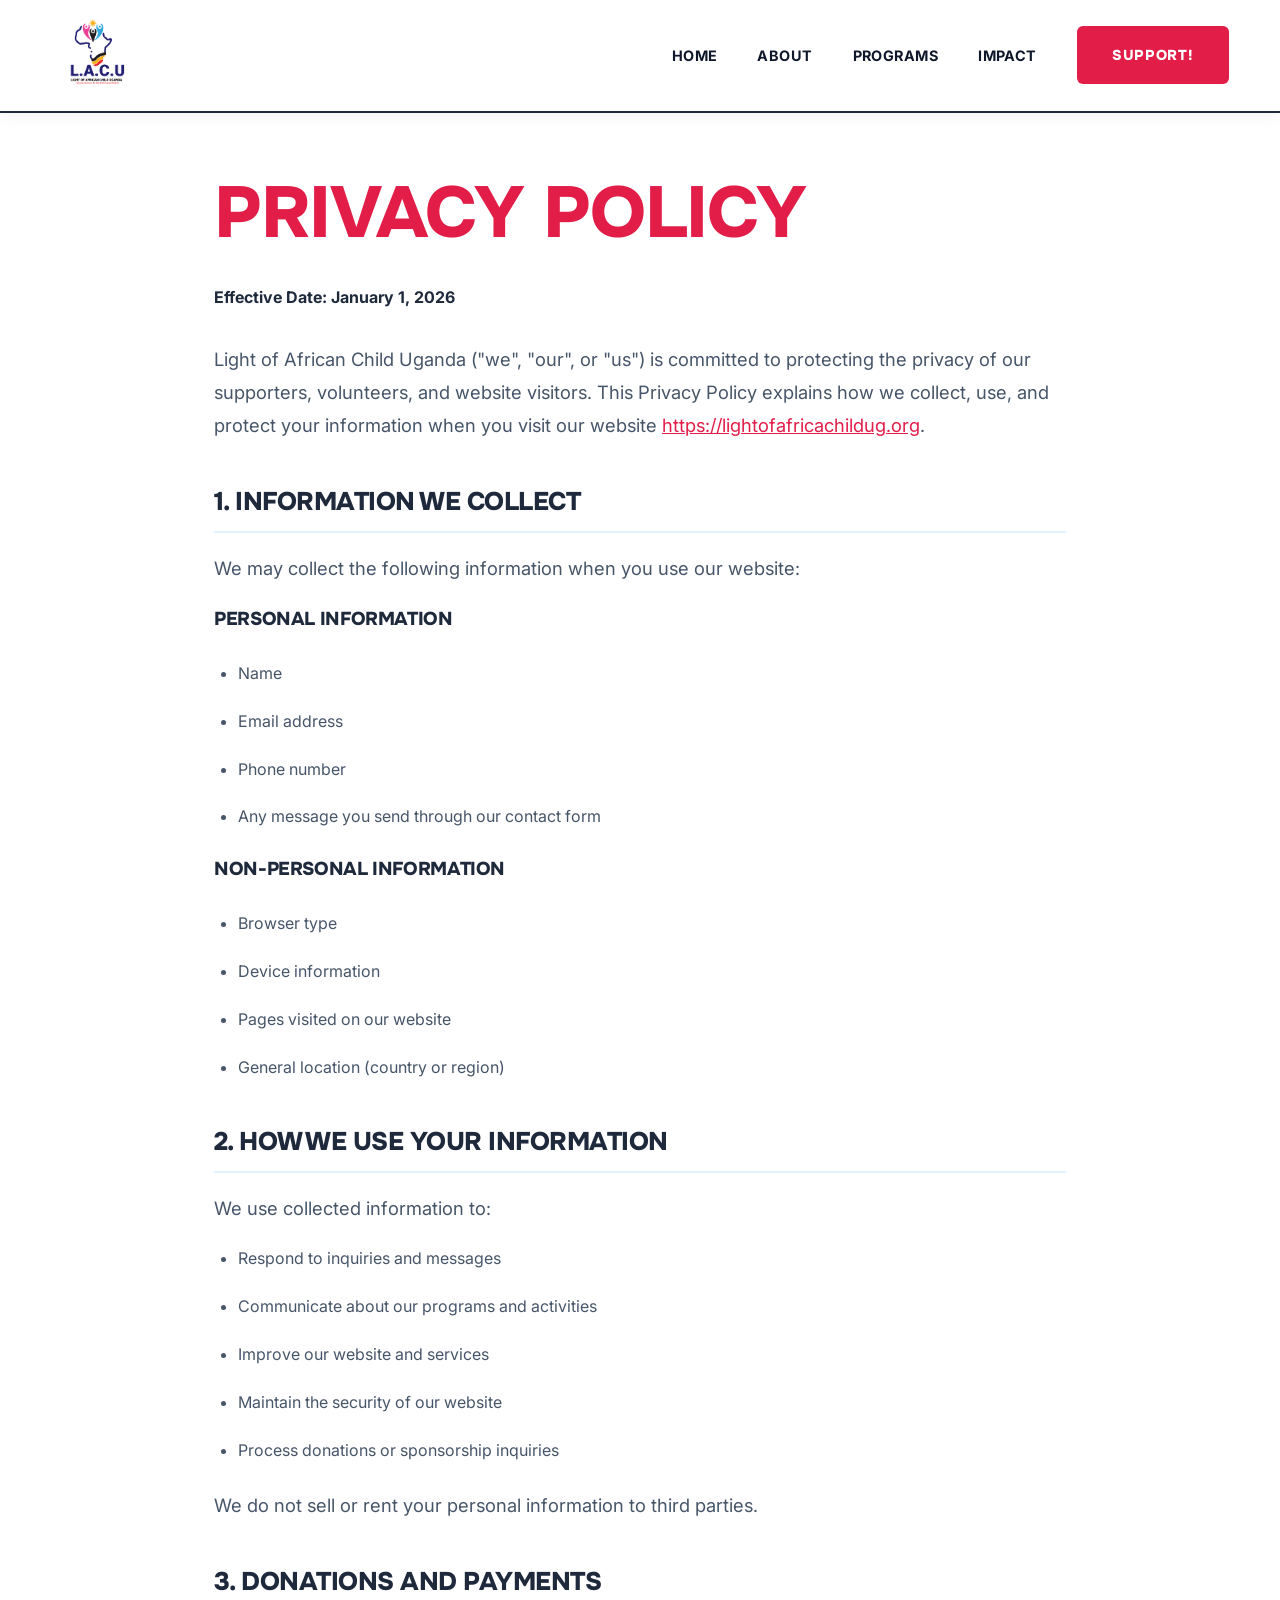
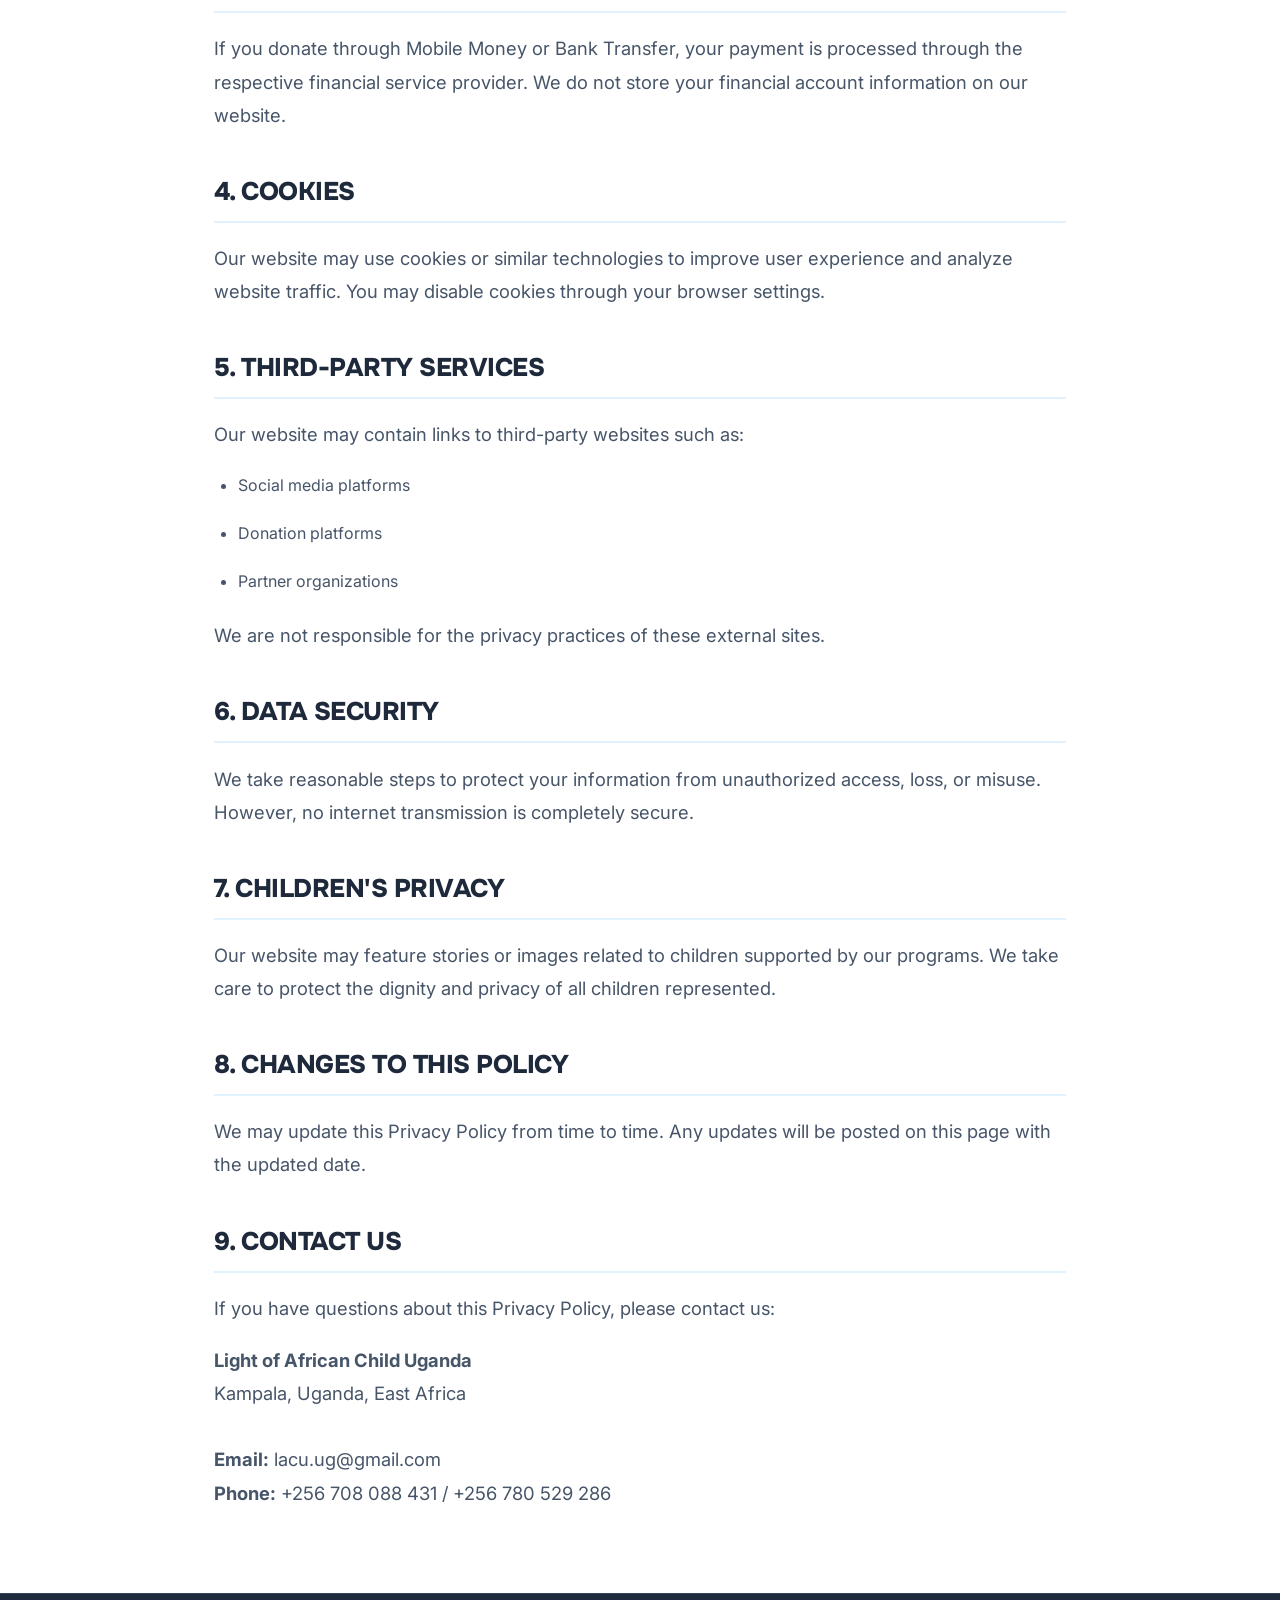
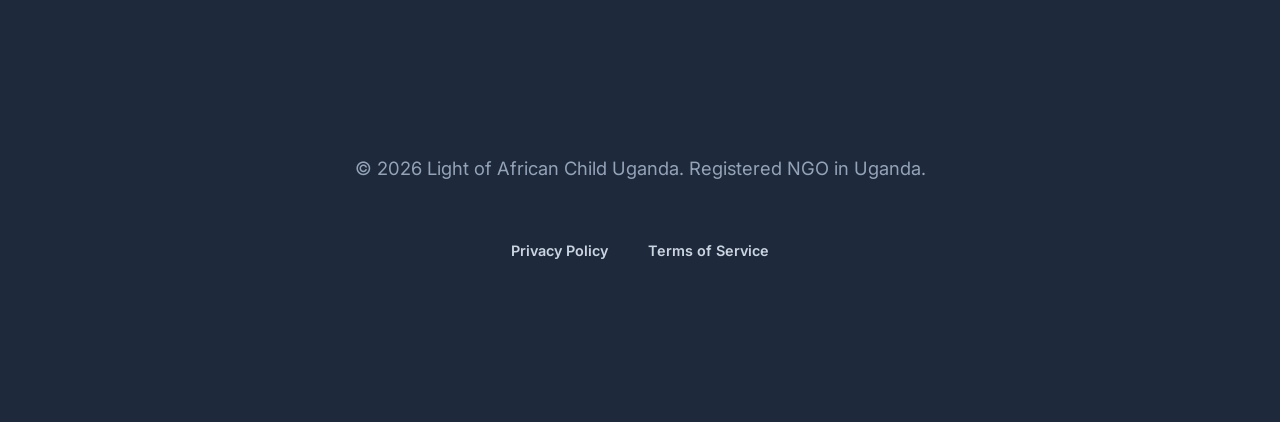
==== privacy-policy.html @ 6fa2c248 "Add files via upload" ====
<!doctype html>
<html lang="en">
  <head>
    <meta charset="UTF-8" />
    <meta http-equiv="X-UA-Compatible" content="IE=edge" />
    <meta name="viewport" content="width=device-width, initial-scale=1.0" />

    <title>Privacy Policy | Light of African Child Uganda</title>
    <meta name="description" content="Privacy Policy for Light of African Child Uganda." />
    <link rel="icon" type="image/png" href="images/logo.PNG" />

    <link rel="preconnect" href="https://fonts.googleapis.com" />
    <link rel="preconnect" href="https://fonts.gstatic.com" crossorigin />
    <link
      href="https://fonts.googleapis.com/css2?family=Inter:wght@400;500;600;700&family=Onest:wght@400;500;600;700;800&display=swap"
      rel="stylesheet"
    />

    <link rel="stylesheet" href="css/style.css" />
    <style>
      .legal-content { max-width: 900px; margin: 0 auto; padding: 4rem 1.5rem; }
      .legal-content h1 { text-align: left; margin-bottom: 2rem; color: var(--primary-color); }
      .legal-content h2 { text-align: left; margin-top: 2.5rem; margin-bottom: 1.2rem; font-size: 1.6rem; border-bottom: 2px solid var(--accent-color); padding-bottom: 0.5rem; }
      .legal-content p, .legal-content li { color: #475569; line-height: 1.8; margin-bottom: 1.2rem; }
      .legal-content ul { margin-bottom: 1.5rem; padding-left: 1.5rem; }
      .effective-date { font-weight: 700; color: var(--secondary-color); margin-bottom: 2rem; display: block; }
    </style>
  </head>
  <body>
    <header class="navbar" role="banner">
      <div class="navbar-content">
        <div class="logo">
          <a href="index.html#hero" aria-label="Light of African Child Uganda Home">
            <img src="images/logo.PNG" alt="Light of African Child Uganda Logo" />
          </a>
        </div>

        <nav class="nav-links" id="primary-navigation" aria-label="Primary">
          <a href="index.html#hero">Home</a>
          <a href="index.html#about">About</a>
          <a href="index.html#programs">Programs</a>
          <a href="index.html#impact">Impact</a>
          <a href="index.html#donate" class="btn btn-primary">Support!</a>
        </nav>

        <button
          class="mobile-menu-btn"
          aria-controls="primary-navigation"
          aria-expanded="false"
          aria-label="Open mobile menu"
        >
          <svg width="24" height="24" fill="none" stroke="currentColor" stroke-width="2" viewBox="0 0 24 24">
            <path d="M4 6h16M4 12h16M4 18h16"></path>
          </svg>
        </button>
      </div>
    </header>

    <main id="main-content" class="bg-white">
      <div class="container legal-content">
        <h1>Privacy Policy</h1>
        <span class="effective-date">Effective Date: January 1, 2026</span>

        <p>
          Light of African Child Uganda ("we", "our", or "us") is committed to protecting the privacy of our supporters, volunteers, and website visitors. This Privacy Policy explains how we collect, use, and protect your information when you visit our website <a href="https://lightofafricachildug.org" style="color: var(--primary-color); text-decoration: underline;">https://lightofafricachildug.org</a>.
        </p>

        <h2>1. Information We Collect</h2>
        <p>We may collect the following information when you use our website:</p>
        
        <h3>Personal Information</h3>
        <ul>
          <li>Name</li>
          <li>Email address</li>
          <li>Phone number</li>
          <li>Any message you send through our contact form</li>
        </ul>

        <h3>Non-Personal Information</h3>
        <ul>
          <li>Browser type</li>
          <li>Device information</li>
          <li>Pages visited on our website</li>
          <li>General location (country or region)</li>
        </ul>

        <h2>2. How We Use Your Information</h2>
        <p>We use collected information to:</p>
        <ul>
          <li>Respond to inquiries and messages</li>
          <li>Communicate about our programs and activities</li>
          <li>Improve our website and services</li>
          <li>Maintain the security of our website</li>
          <li>Process donations or sponsorship inquiries</li>
        </ul>
        <p>We do not sell or rent your personal information to third parties.</p>

        <h2>3. Donations and Payments</h2>
        <p>
          If you donate through Mobile Money or Bank Transfer, your payment is processed through the respective financial service provider. We do not store your financial account information on our website.
        </p>

        <h2>4. Cookies</h2>
        <p>
          Our website may use cookies or similar technologies to improve user experience and analyze website traffic. You may disable cookies through your browser settings.
        </p>

        <h2>5. Third-Party Services</h2>
        <p>Our website may contain links to third-party websites such as:</p>
        <ul>
          <li>Social media platforms</li>
          <li>Donation platforms</li>
          <li>Partner organizations</li>
        </ul>
        <p>We are not responsible for the privacy practices of these external sites.</p>

        <h2>6. Data Security</h2>
        <p>
          We take reasonable steps to protect your information from unauthorized access, loss, or misuse. However, no internet transmission is completely secure.
        </p>

        <h2>7. Children's Privacy</h2>
        <p>
          Our website may feature stories or images related to children supported by our programs. We take care to protect the dignity and privacy of all children represented.
        </p>

        <h2>8. Changes to This Policy</h2>
        <p>
          We may update this Privacy Policy from time to time. Any updates will be posted on this page with the updated date.
        </p>

        <h2>9. Contact Us</h2>
        <p>If you have questions about this Privacy Policy, please contact us:</p>
        <p>
          <strong>Light of African Child Uganda</strong><br>
          Kampala, Uganda, East Africa<br><br>
          <strong>Email:</strong> lacu.ug@gmail.com<br>
          <strong>Phone:</strong> +256 708 088 431 / +256 780 529 286
        </p>
      </div>
    </main>

    <footer role="contentinfo">
      <div class="container footer-content">
        <p>&copy; 2026 Light of African Child Uganda. Registered NGO in Uganda.</p>
        <div class="footer-links">
          <a href="privacy-policy.html">Privacy Policy</a>
          <a href="terms.html">Terms of Service</a>
        </div>
      </div>
    </footer>

    <script src="js/main.js" defer></script>
  </body>
</html>
---- css/style.css ----
:root {
  --primary-color: #e11d48; /* Brand Red */
  --secondary-color: #1e293b; /* Slate Dark */
  --accent-color: #e0f2fe; /* Light Azure Accent */
  --highlight-yellow: #facc15; 
  --text-dark: #0f172a;
  --text-light: #ffffff;
  --bg-azure: #f0f9ff; /* Light Variant of Azure */
  --bg-white: #ffffff;
  --font-main: "Inter", sans-serif;
  --font-heading: "Onest", sans-serif;
  --focus-ring: 3px solid var(--primary-color);
}

/* --- Base & Accessibility --- */
html {
  scroll-behavior: smooth;
  overflow-x: hidden;
}

img {
  max-width: 100%;
  height: auto;
  display: block;
}

* {
  margin: 0;
  padding: 0;
  box-sizing: border-box;
}

body {
  font-family: var(--font-main);
  color: var(--text-dark);
  line-height: 1.6;
  background-color: var(--bg-azure);
  overflow-x: hidden;
  width: 100%;
  padding-top: 110px;
}

@media (max-width: 768px) {
  body { padding-top: 90px; }
}

/* Background Utility Classes */
.bg-light { background-color: var(--accent-color); }
.bg-azure { background-color: var(--bg-azure); }
.bg-white { background-color: var(--bg-white); }
.bg-dark { background-color: var(--secondary-color); color: white; }

.section-with-pattern {
  position: relative;
  background-image: radial-gradient(#cbd5e1 0.5px, transparent 0.5px);
  background-size: 24px 24px;
}

/* --- Layout & Typography --- */
.container {
  max-width: 1800px;
  margin: 0 auto;
  padding: 5rem 4%;
}

@media (max-width: 768px) {
  .container {
    padding: 4rem 1.5rem;
  }
}

h1, h2, h3 {
  font-family: var(--font-heading);
  text-transform: uppercase;
  font-weight: 800;
  letter-spacing: -0.02em;
  color: var(--secondary-color);
  margin-bottom: 1.5rem;
}

h1 { font-size: clamp(2.5rem, 8vw, 4.5rem); line-height: 1.1; }
h2 { font-size: clamp(1.8rem, 5vw, 2.5rem); text-align: center; margin-bottom: 3.5rem; }
p { margin-bottom: 1.5rem; font-size: 1.15rem; }

a { text-decoration: none; color: inherit; }

/* --- Components --- */
.btn {
  display: inline-block;
  padding: 1.1rem 2.2rem;
  font-family: var(--font-heading);
  text-transform: uppercase;
  font-weight: 800;
  font-size: 0.9rem;
  letter-spacing: 0.05em;
  border-radius: 6px;
  cursor: pointer;
  text-align: center;
  border: none;
  transition: all 0.2s ease;
}

.btn-primary { background: var(--primary-color); color: white; }
.btn-primary:hover { background: var(--secondary-color); transform: translateY(-2px); }

.btn-outline { border: 2px solid var(--secondary-color); color: var(--secondary-color); }
.btn-outline:hover { background: var(--secondary-color); color: white; }

.shadow { box-shadow: 0 10px 25px rgba(0, 0, 0, 0.08); }
.rounded-img { border-radius: 12px; }

/* --- Navbar --- */
.navbar {
  display: flex;
  justify-content: center;
  align-items: center;
  padding: 0.8rem 4%;
  background: var(--bg-white);
  border-bottom: 2px solid var(--secondary-color);
  position: fixed;
  top: 0;
  left: 0;
  right: 0;
  width: 100%;
  z-index: 1000;
  box-shadow: 0 4px 15px rgba(0,0,0,0.05);
}

.navbar-content {
  display: flex;
  justify-content: space-between;
  align-items: center;
  width: 100%;
  max-width: 1800px;
}

.logo img { height: 85px; transition: transform 0.3s; }
.nav-links { display: flex; gap: 2.5rem; align-items: center; font-weight: 700; text-transform: uppercase; font-size: 0.9rem; letter-spacing: 0.03em; }
.nav-links a:hover { color: var(--primary-color); }

.mobile-menu-btn { display: none; background: none; border: none; color: var(--secondary-color); cursor: pointer; }

@media (max-width: 768px) {
  .nav-links {
    position: absolute; top: 100%; left: 0; width: 100%;
    background: white; flex-direction: column; padding: 2.5rem;
    transform: translateY(-150%); transition: transform 0.3s;
    border-bottom: 2px solid var(--secondary-color);
    box-shadow: 0 10px 20px rgba(0,0,0,0.1);
  }
  .nav-links.active { transform: translateY(0); }
  .mobile-menu-btn { display: block; }
}

/* --- Hero --- */
.hero {
  position: relative; text-align: center; padding: 14rem 1rem 12rem;
  background: linear-gradient(rgba(0,0,0,0.65), rgba(0,0,0,0.65)), url("../images/activity-1.jpeg") center/cover no-repeat;
  color: white;
}
.hero-logo { max-width: 240px; margin: 0 auto 2.5rem; }
.hero-content { max-width: 1100px; margin: 0 auto; }
.hero h1 { color: white; margin-bottom: 2.5rem; }
.hero p { color: #f1f5f9; font-size: 1.4rem; margin-bottom: 4rem; }
.hero-actions { display: flex; gap: 1.5rem; justify-content: center; }
.hero .btn-outline { border-color: white; color: white; }
.hero .btn-outline:hover { background: white; color: var(--secondary-color); }

.impact-snapshot {
  display: grid; grid-template-columns: repeat(auto-fit, minmax(160px, 1fr));
  gap: 2rem; margin: 4rem auto 0; max-width: 1000px;
  background: rgba(255, 255, 255, 0.1); padding: 2.5rem; border-radius: 16px;
  backdrop-filter: blur(8px);
}
.snapshot-number { display: block; font-size: 2.8rem; font-weight: 800; color: var(--highlight-yellow); margin-bottom: 0.5rem; }
.snapshot-label { color: white; text-transform: uppercase; font-size: 0.85rem; font-weight: 700; letter-spacing: 0.05em; }

/* --- Donation Banner --- */
.donation-banner {
  background: var(--primary-color);
  color: white;
  text-align: center;
  padding: 3rem 1rem;
}
.donation-banner h2 { color: white; margin-bottom: 1rem; }
.donation-banner p { font-size: 1.2rem; margin-bottom: 2rem; }
.donation-banner .btn-primary { background: white; color: var(--primary-color); }
.donation-banner .btn-primary:hover { background: var(--secondary-color); color: white; }

/* --- Impact --- */
.impact-grid {
  display: grid;
  grid-template-columns: repeat(auto-fit, minmax(200px, 1fr));
  gap: 2rem;
  margin-top: 3rem;
}
.impact-item { text-align: center; }
.impact-number { display: block; font-size: 2.5rem; font-weight: 800; color: var(--primary-color); margin-bottom: 0.5rem; }
.impact-item p { font-weight: 600; font-size: 1rem; color: var(--secondary-color); margin-bottom: 0; }

/* --- Testimonials --- */
.testimonial {
  max-width: 800px;
  margin: 0 auto;
  text-align: center;
  font-style: italic;
  font-size: 1.2rem;
  padding: 3rem;
  border-left: 5px solid var(--primary-color);
}
.testimonial strong { display: block; margin-top: 1.5rem; font-style: normal; color: var(--primary-color); }

/* --- Partners --- */
.partners-grid {
  display: grid;
  grid-template-columns: repeat(auto-fit, minmax(150px, 1fr));
  gap: 2rem;
  align-items: center;
  justify-items: center;
}
.partner-logo {
  padding: 1.5rem;
  border: 2px solid #f1f5f9;
  border-radius: 12px;
  font-weight: 700;
  color: #94a3b8;
  text-transform: uppercase;
  font-size: 0.8rem;
  width: 100%;
  text-align: center;
}

/* --- Sponsor --- */
.sponsor-features {
  display: flex;
  justify-content: center;
  gap: 1.5rem;
  flex-wrap: wrap;
  font-weight: 700;
  color: var(--secondary-color);
}
.max-w-md { max-width: 28rem; }
.mx-auto { margin-left: auto; margin-right: auto; }
.mb-2 { margin-bottom: 1.5rem; }
.mb-3 { margin-bottom: 2rem; }

/* --- Newsletter --- */
.newsletter-form {
  display: flex;
  max-width: 500px;
  margin: 2rem auto 0;
  gap: 1rem;
}
.newsletter-form input {
  flex-grow: 1;
  padding: 1rem;
  border: 2px solid #e2e8f0;
  border-radius: 8px;
  outline: none;
}
.newsletter-form input:focus { border-color: var(--primary-color); }

@media (max-width: 600px) {
  .newsletter-form { flex-direction: column; }
}

/* --- Map --- */
.map-container {
  border-radius: 20px;
  overflow: hidden;
  line-height: 0;
}
.mt-5 { margin-top: 3rem; }
.text-center { text-align: center; }

/* --- Transparency --- */
.transparency-summary { margin-bottom: 3rem; max-width: 800px; margin-left: auto; margin-right: auto; }

/* --- About --- */
.section-intro { text-align: center; max-width: 1100px; margin: 0 auto 4.5rem; }
.tagline { font-family: var(--font-heading); font-weight: 700; color: var(--primary-color); font-size: 1.2rem; font-style: italic; margin-bottom: 2rem; }

.info-card {
  background: white;
  padding: 2.5rem;
  border-radius: 16px;
  box-shadow: 0 10px 30px rgba(0, 0, 0, 0.05);
  border: 1px solid #f1f5f9;
  transition: transform 0.3s ease, box-shadow 0.3s ease;
}

.info-card:hover {
  transform: translateY(-5px);
  box-shadow: 0 15px 35px rgba(0, 0, 0, 0.1);
}

.about-story-grid {
  display: grid;
  grid-template-columns: 1.2fr 1fr;
  gap: 4rem;
  align-items: center;
  text-align: left;
  margin-bottom: 5rem;
}

@media (max-width: 900px) {
  .about-story-grid { grid-template-columns: 1fr; gap: 2.5rem; text-align: center; }
}

.mission-vision-grid { 
  display: grid; 
  grid-template-columns: repeat(auto-fit, minmax(300px, 1fr)); 
  gap: 2rem; 
  margin: 4rem 0; 
}

.mission-box, .vision-box {
  border-top: 5px solid var(--primary-color);
}

/* --- Transparency --- */
.transparency-grid {
  display: grid;
  grid-template-columns: repeat(auto-fit, minmax(300px, 1fr));
  gap: 3rem;
  margin-top: 2rem;
}

.transparency-item {
  display: flex;
  gap: 2rem;
  align-items: flex-start;
  background: white;
  padding: 2.5rem;
  border-radius: 20px;
  box-shadow: 0 10px 30px rgba(0, 0, 0, 0.05);
  border: 1px solid #f1f5f9;
}

.transparency-icon {
  font-size: 2.5rem;
  background: var(--accent-color);
  width: 70px;
  height: 70px;
  display: flex;
  align-items: center;
  justify-content: center;
  border-radius: 16px;
  flex-shrink: 0;
}

.transparency-content h3 {
  text-align: left;
  margin-bottom: 1rem;
  font-size: 1.4rem;
}

.registration-list {
  list-style: none;
  margin-top: 1.5rem;
}

.registration-list li {
  margin-bottom: 0.5rem;
  display: flex;
  justify-content: space-between;
  border-bottom: 1px solid #f1f5f9;
  padding-bottom: 0.5rem;
}

@media (max-width: 768px) {
  .transparency-item {
    flex-direction: column;
    text-align: center;
    padding: 2rem;
  }
  .transparency-icon {
    margin: 0 auto 1.5rem;
  }
  .transparency-content h3 {
    text-align: center;
  }
}

.values-box {
  margin-top: 3rem;
  text-align: center;
  border-left: 5px solid var(--primary-color);
}

.leadership-box { margin-top: 5rem; }
.leadership-box h3 { text-align: center; margin-bottom: 3rem; }

.leaders-grid { 
  display: grid; 
  grid-template-columns: repeat(auto-fit, minmax(280px, 1fr)); 
  gap: 2.5rem; 
}

.leader-item { 
  text-align: center;
  border-top: 5px solid var(--primary-color);
  display: flex;
  flex-direction: column;
  justify-content: center;
  min-height: 200px;
}

.leader-info {
  display: flex;
  flex-direction: column;
  gap: 0.3rem;
}

.leader-item strong { font-size: 1.2rem; color: var(--secondary-color); display: block; margin-bottom: 0.5rem; }
.leader-item span.role { color: var(--primary-color); font-weight: 700; text-transform: uppercase; font-size: 0.8rem; letter-spacing: 0.05em; display: block; }
.leader-item span.country { color: var(--text-color); font-size: 0.9rem; display: flex; align-items: center; justify-content: center; gap: 8px; margin-top: 0.5rem; font-weight: 500; }
.flag-icon { width: 22px; height: auto; border-radius: 2px; box-shadow: 0 1px 3px rgba(0,0,0,0.1); border: 1px solid #e2e8f0; }

/* --- Featured Story --- */
.story-flex { display: flex; align-items: center; gap: 5rem; }
@media (max-width: 900px) { .story-flex { flex-direction: column-reverse; gap: 3rem; } }
.video-wrapper { aspect-ratio: 16 / 9; background: black; border-radius: 16px; border: 6px solid var(--secondary-color); overflow: hidden; box-shadow: 0 20px 40px rgba(0,0,0,0.2); }
.video-wrapper video { width: 100%; height: 100%; object-fit: cover; }

/* --- Programs --- */
.process-grid { display: grid; grid-template-columns: repeat(auto-fit, minmax(320px, 1fr)); gap: 2.5rem; }
.process-item {
  background: white; border-radius: 12px; overflow: hidden; box-shadow: 0 4px 20px rgba(0,0,0,0.04);
  cursor: pointer; transition: all 0.3s ease; display: flex; flex-direction: column; border: 1px solid #f1f5f9;
}
.process-item:hover { transform: translateY(-8px); border-bottom: 5px solid var(--primary-color); box-shadow: 0 20px 40px rgba(0,0,0,0.08); }
.process-image { height: 220px; overflow: hidden; }
.process-image img { width: 100%; height: 100%; object-fit: cover; transition: transform 0.5s; }
.process-item:hover .process-image img { transform: scale(1.05); }
.process-content { padding: 2rem; flex-grow: 1; }
.process-content h3 { font-size: 1.3rem; margin-bottom: 1rem; text-align: left; }
.program-features { list-style: none; font-size: 0.95rem; color: #64748b; margin-top: 1.5rem; }
.program-features li { margin-bottom: 0.6rem; display: flex; align-items: flex-start; gap: 0.8rem; }
.program-features li::before { content: '✓'; color: var(--primary-color); font-weight: 900; }

/* --- Gallery --- */
.gallery-category { margin-bottom: 5rem; }
.gallery-category h3 { text-align: left; color: var(--primary-color); border-bottom: 3px solid #e2e8f0; padding-bottom: 0.8rem; margin-bottom: 2rem; font-size: 1.6rem; }
.gallery-grid { display: grid; grid-template-columns: repeat(auto-fill, minmax(280px, 1fr)); gap: 1.5rem; }
.gallery-item { aspect-ratio: 1 / 1; border: 5px solid var(--secondary-color); border-radius: 12px; overflow: hidden; cursor: pointer; transition: all 0.3s ease; position: relative; }
.gallery-item img { width: 100%; height: 100%; object-fit: cover; transition: transform 0.5s; }
.gallery-item:hover { transform: scale(1.02) translateY(-5px); box-shadow: 10px 10px 0 var(--primary-color); }
.gallery-item:hover img { transform: scale(1.1); }

.video-grid { display: grid; grid-template-columns: repeat(auto-fit, minmax(300px, 1fr)); gap: 2.5rem; }
.video-item { display: flex; flex-direction: column; gap: 1.5rem; }
.video-caption { font-weight: 800; text-transform: uppercase; font-size: 0.9rem; text-align: center; color: var(--secondary-color); }

/* --- Participate --- */
.participate-grid { display: grid; grid-template-columns: repeat(auto-fit, minmax(320px, 1fr)); gap: 3rem; }
.participate-card { background: white; border-radius: 20px; overflow: hidden; box-shadow: 0 10px 30px rgba(0,0,0,0.05); display: flex; flex-direction: column; transition: transform 0.3s; }
.participate-card:hover { transform: translateY(-10px); }
.participate-card-image { height: 250px; overflow: hidden; }
.participate-card-image img { width: 100%; height: 100%; object-fit: cover; }
.participate-card h3 { padding: 2rem 2rem 0.5rem; text-align: left; }
.participate-card p { padding: 0 2rem 2rem; color: #64748b; flex-grow: 1; }
.card-link { display: block; padding: 1.5rem; background: #f8fafc; text-align: center; font-weight: 800; text-transform: uppercase; font-size: 0.85rem; border-top: 1px solid #f1f5f9; }
.participate-card:hover .card-link { background: var(--primary-color); color: white; }

/* --- Support/Donation --- */
.donate-section { padding: 8rem 0; background-color: var(--bg-azure); color: var(--text-dark); }
.donate-section .section-title { color: var(--secondary-color); }
.donate-section .section-intro p { color: #64748b; font-size: 1.2rem; }

.donation-box { max-width: 800px; margin: 3rem auto 0; background: white; border-radius: 20px; box-shadow: 0 20px 40px rgba(30, 41, 59, 0.1); overflow: hidden; border: 1px solid #e2e8f0; }
.payment-tabs { display: flex; background: #f1f5f9; padding: 0.6rem; gap: 0.4rem; }
.tab-btn { flex: 1; padding: 1rem; border: none; border-radius: 12px; font-weight: 800; text-transform: uppercase; color: #64748b; cursor: pointer; transition: 0.3s; font-size: 0.85rem; }
.tab-btn.active { background: white; color: var(--primary-color); box-shadow: 0 4px 15px rgba(0,0,0,0.1); }

.tab-panel { padding: 3rem 2.5rem; color: var(--text-dark); }
.tab-panel.hidden { display: none !important; }

@media (max-width: 768px) {
  .tab-panel { padding: 2rem 1.2rem; }
  .tab-btn { padding: 0.8rem 0.4rem; font-size: 0.7rem; }
  .momo-grid { grid-template-columns: 1fr; gap: 1.2rem; }
  .momo-card { padding: 1.25rem; border-radius: 16px; }
  .momo-logo { width: 55px; height: 55px; margin-right: 1rem; font-size: 0.9rem; }
  .momo-info .momo-name { font-size: 1.1rem; }
  .momo-info .momo-number { font-size: 1.1rem; }
  
  .bank-details-card { padding: 1.5rem 1rem; }
  .bank-row { flex-direction: column; align-items: flex-start; gap: 0.2rem; padding: 0.8rem 0; }
  .bank-value { text-align: left; font-size: 1rem; word-break: break-all; }
  .copy-hint { font-size: 0.75rem; margin-bottom: 1.5rem; }
}

.momo-grid { display: grid; grid-template-columns: repeat(auto-fit, minmax(280px, 1fr)); gap: 2rem; }
.momo-card { background: #fff; border: 3px solid #f1f5f9; border-radius: 20px; padding: 1.8rem; display: flex; align-items: center; transition: 0.3s; }
.momo-card:hover { border-color: var(--primary-color); transform: translateY(-5px); }
.momo-logo { width: 65px; height: 65px; border-radius: 18px; margin-right: 1.5rem; display: flex; align-items: center; justify-content: center; font-weight: 900; font-size: 1.1rem; color: white; box-shadow: 0 10px 20px rgba(0,0,0,0.1); }
.mtn .momo-logo { background: #ffcc00; color: black; }
.airtel .momo-logo { background: #ff0000; }
.momo-info .momo-label { font-size: 0.75rem; text-transform: uppercase; color: #94a3b8; font-weight: 800; letter-spacing: 0.1em; }
.momo-info .momo-name { display: block; font-size: 1.1rem; font-weight: 700; color: var(--secondary-color); margin: 0.2rem 0; }
.momo-info .momo-number { font-size: 1.3rem; color: var(--primary-color); font-weight: 900; font-family: var(--font-heading); }

.bank-details-card { background: #f8fafc; padding: 2.5rem; border-radius: 20px; border: 2px dashed #cbd5e1; }
.bank-row { display: flex; justify-content: space-between; padding: 1.2rem 0; border-bottom: 1px solid #e2e8f0; }
.bank-row:last-child { border-bottom: none; }
.bank-label { color: #64748b; font-weight: 800; text-transform: uppercase; font-size: 0.8rem; }
.bank-value { color: var(--secondary-color); font-weight: 800; font-size: 1.1rem; }
.copy-hint { text-align: center; color: var(--primary-color); font-weight: 800; margin-bottom: 2rem; text-transform: uppercase; display: block; letter-spacing: 0.1em; font-size: 0.85rem; }

/* --- Contact --- */
.contact-wrapper { 
  display: grid; 
  grid-template-columns: 1fr 1fr; 
  gap: 4rem; 
  background: white; 
  padding: 4rem; 
  border-radius: 24px; 
  box-shadow: 0 20px 50px rgba(0,0,0,0.06);
  align-items: start;
}
@media (max-width: 950px) { .contact-wrapper { grid-template-columns: 1fr; padding: 2.5rem; gap: 3.5rem; } }

.contact-info { display: flex; flex-direction: column; gap: 2rem; }
.contact-method { display: flex; gap: 1.5rem; align-items: flex-start; }
.contact-icon { 
  width: 55px; height: 55px; 
  background: var(--bg-azure); 
  border-radius: 16px; 
  display: flex; align-items: center; justify-content: center; 
  font-size: 1.6rem; flex-shrink: 0; 
  border: 2px solid #e2e8f0; 
}
.contact-method h3 { margin-bottom: 0.3rem; font-size: 1.2rem; text-align: left; color: var(--secondary-color); }
.contact-method p { margin-bottom: 0; color: #64748b; font-size: 1rem; line-height: 1.5; }

.social-links { margin-top: 1.5rem; padding-top: 2rem; border-top: 2px solid #f1f5f9; }
.social-grid { display: flex; flex-wrap: wrap; gap: 1rem; margin-top: 1rem; }
.social-item { 
  padding: 0.7rem 1.2rem; 
  background: var(--secondary-color); 
  color: white; 
  border-radius: 8px; 
  font-weight: 700; 
  text-transform: uppercase; 
  font-size: 0.8rem; 
  transition: all 0.3s; 
}
.social-item:hover { background: var(--primary-color); transform: translateY(-3px); }

.contact-form {
  background: #f8fafc;
  padding: 3rem;
  border-radius: 20px;
  border: 1px solid #f1f5f9;
}
.contact-form h3 { font-size: 1.6rem; margin-bottom: 2rem; text-align: left; color: var(--secondary-color); }
.form-group { margin-bottom: 1.5rem; }
.form-group label { display: block; font-weight: 700; margin-bottom: 0.6rem; font-size: 0.8rem; text-transform: uppercase; color: #64748b; }
.form-group input, .form-group textarea { 
  width: 100%; padding: 1rem; 
  border: 2px solid #e2e8f0; 
  border-radius: 10px; 
  font-size: 1rem; 
  background: white;
  transition: all 0.3s; 
}
.form-group input:focus, .form-group textarea:focus { 
  outline: none; border-color: var(--primary-color); 
  box-shadow: 0 0 0 4px rgba(225, 29, 72, 0.05); 
}

/* --- Modals --- */
.lightbox, .program-modal { position: fixed; top: 0; left: 0; width: 100%; height: 100%; background: rgba(0,0,0,0.92); z-index: 3000; display: none; align-items: center; justify-content: center; padding: 2rem; backdrop-filter: blur(5px); }
.lightbox.active, .program-modal.active { display: flex; }
.lightbox-content img { max-width: 90vw; max-height: 85vh; object-fit: contain; border: 6px solid white; border-radius: 8px; }
.lightbox-close, .program-modal-close { position: absolute; top: 2rem; right: 2rem; color: white; font-size: 3.5rem; cursor: pointer; line-height: 1; }

.program-modal-content { background: white; width: 100%; max-width: 1150px; max-height: 90vh; border-radius: 24px; overflow-y: auto; position: relative; }
.program-modal-grid { display: grid; grid-template-columns: 1fr 1.2fr; }
@media (max-width: 900px) { .program-modal-grid { grid-template-columns: 1fr; } }
.program-modal-image img { width: 100%; height: 100%; object-fit: cover; min-height: 400px; }
.program-modal-info { padding: 4.5rem; }
.pm-tagline { color: var(--primary-color); font-weight: 800; text-transform: uppercase; margin-bottom: 2rem; }
.pm-description h3 { border-bottom: 3px solid var(--accent-color); padding-bottom: 0.5rem; margin-top: 2.5rem; text-align: left; }
#pm-impact { margin-top: 1.5rem; }
#pm-impact li { background: var(--accent-color); padding: 1rem 1.5rem; margin-bottom: 0.8rem; border-radius: 10px; font-weight: 700; display: flex; align-items: center; gap: 1rem; }
#pm-impact li::before { content: '✓'; color: var(--primary-color); }
.pm-actions { margin-top: 3.5rem; }

/* --- Footer --- */
footer { background: var(--secondary-color); color: #94a3b8; padding: 5rem 0; border-top: 1px solid #334155; }
.footer-content { display: flex; flex-direction: column; align-items: center; gap: 2rem; }
.footer-links { display: flex; gap: 2.5rem; flex-wrap: wrap; justify-content: center; }
.footer-links a { color: #cbd5e1; font-weight: 600; font-size: 0.9rem; }
.footer-links a:hover { color: white; }

/* --- Ultra-Small Screen Optimizations (e.g., 320px wide) --- */
@media (max-width: 350px) {
  .navbar { padding: 0.8rem 3%; }
  .logo img { height: 60px; }
  
  h1 { font-size: 2rem !important; }
  h2 { font-size: 1.5rem !important; margin-bottom: 2rem !important; }
  
  .hero { padding: 6rem 1rem 4rem; }
  .hero p { font-size: 1.1rem; }
  .hero-actions { flex-direction: column; gap: 1rem; }
  .hero-actions .btn { width: 100%; }

  .impact-snapshot { padding: 1.5rem 1rem; gap: 1.5rem; }
  .snapshot-number { font-size: 2rem; }

  .container { padding: 3rem 1rem; }
  
  .process-grid, .participate-grid, .gallery-grid, .video-grid {
    gap: 1.5rem;
  }

  .donation-box { border-radius: 12px; }
  .tab-panel { padding: 1.5rem 0.8rem; }
  .momo-card { padding: 1rem 0.8rem; gap: 0.8rem; }
  .momo-logo { width: 40px; height: 40px; margin-right: 0.5rem; }
  .momo-info .momo-number { font-size: 1rem; }
  
  .bank-details-card { padding: 1rem 0.8rem; border-radius: 12px; }
  
  .contact-wrapper { padding: 1.5rem 1rem; border-radius: 16px; }
  .contact-form { padding: 1.5rem 1rem; border-radius: 12px; }
  
  .program-modal-info { padding: 2rem 1.2rem; }
  .lightbox-close, .program-modal-close { top: 1rem; right: 1rem; font-size: 2.5rem; }
}
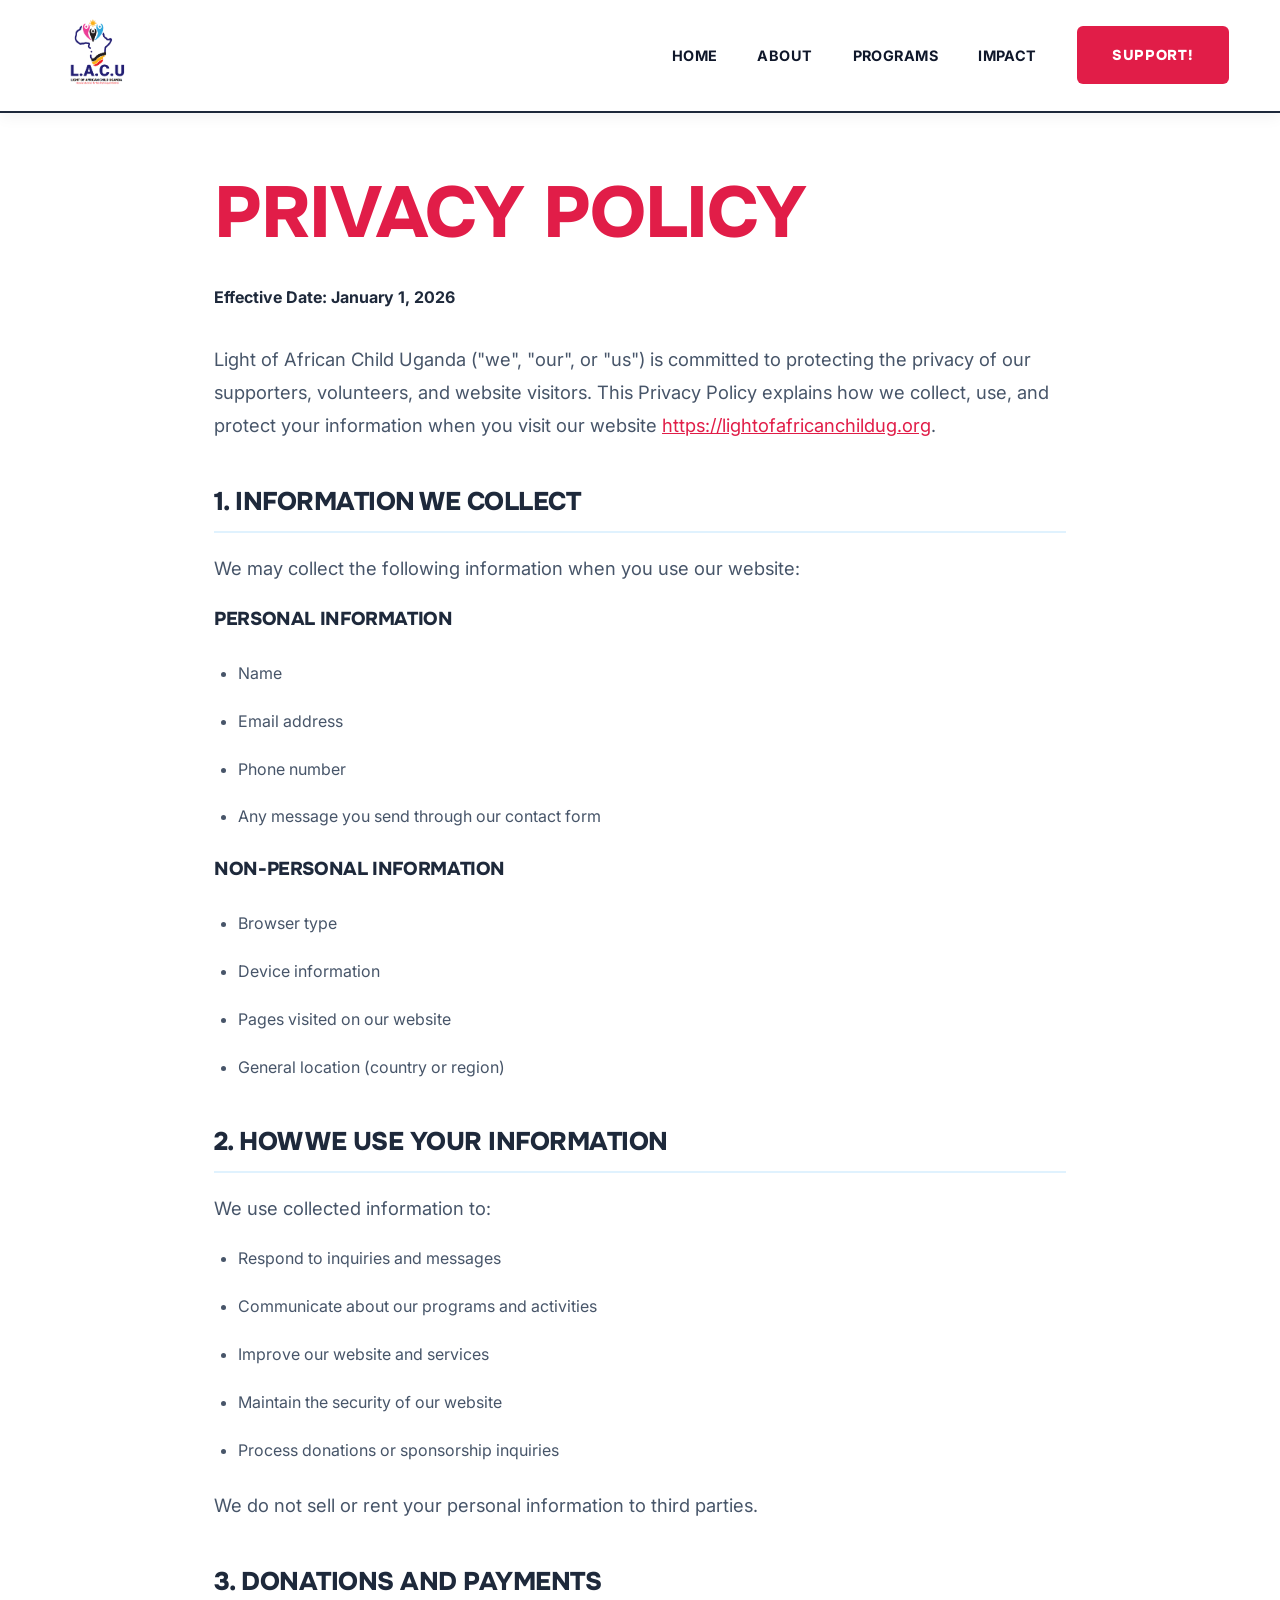
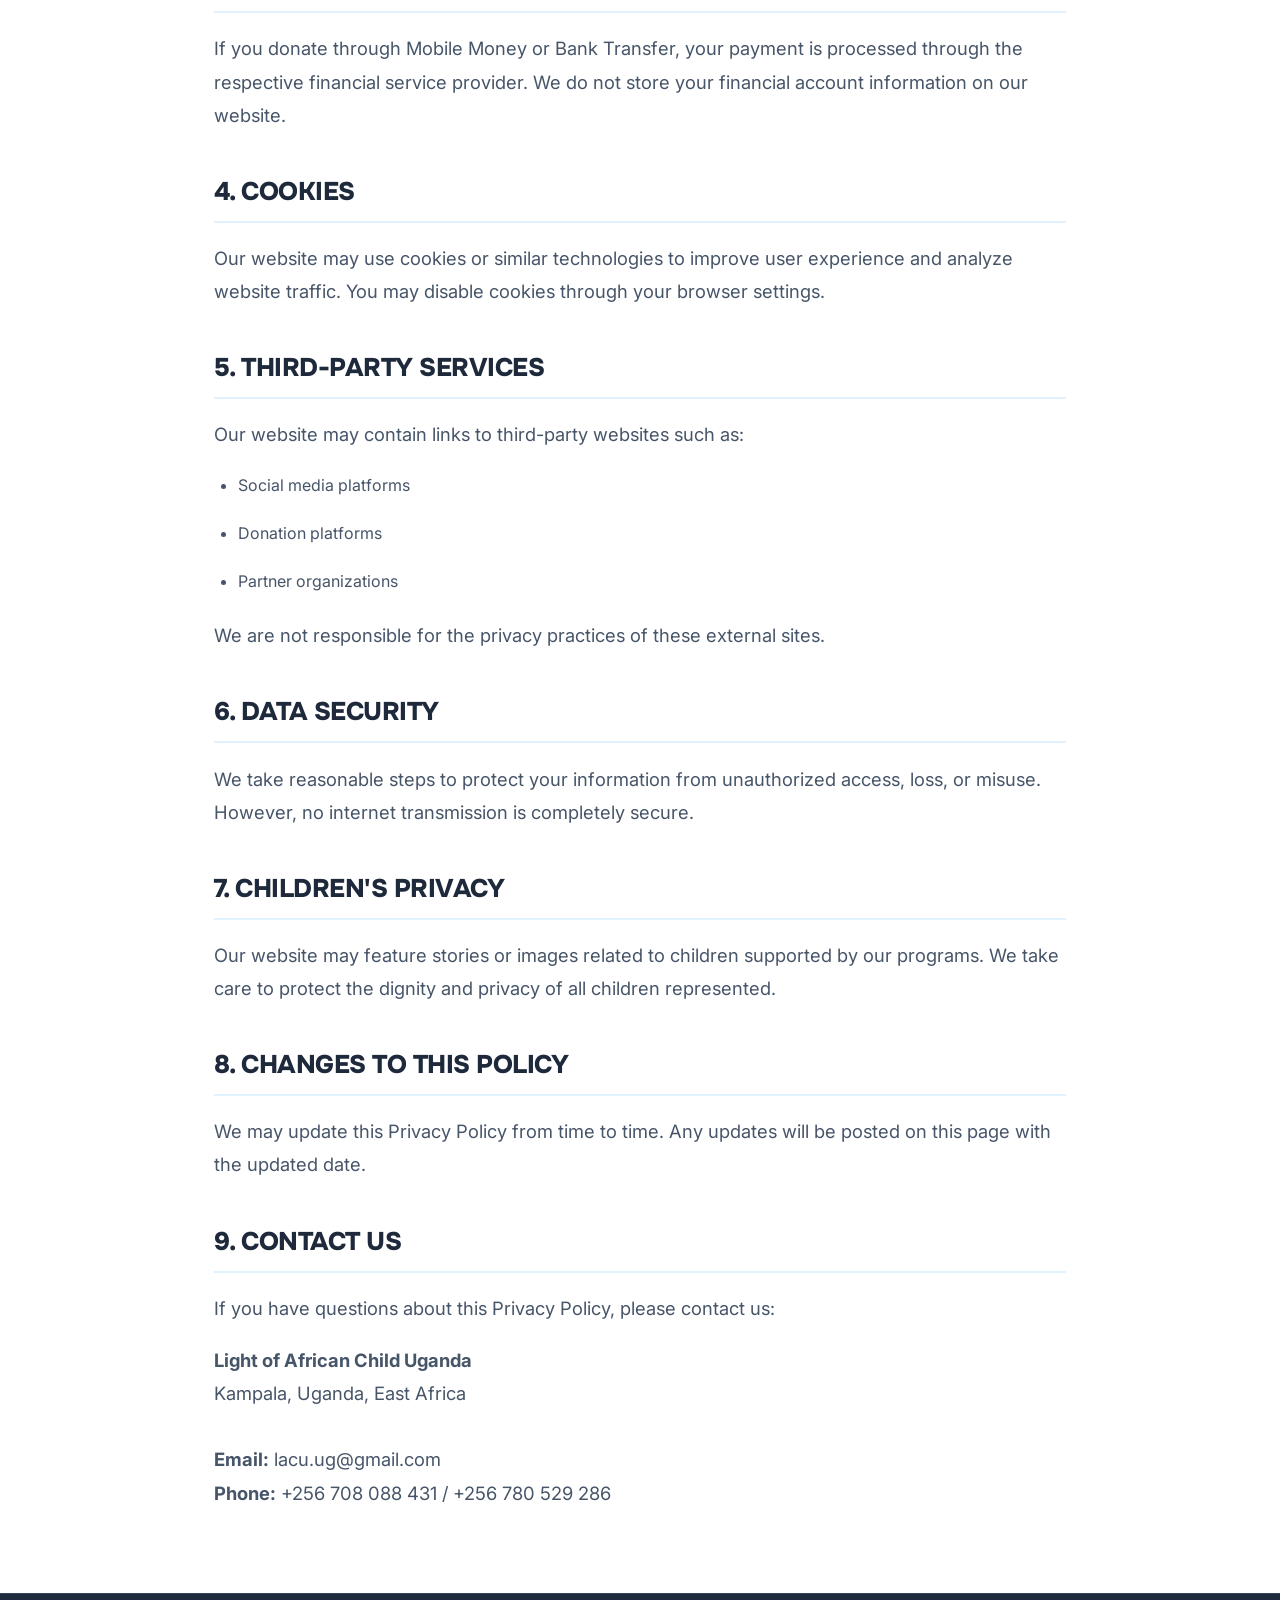
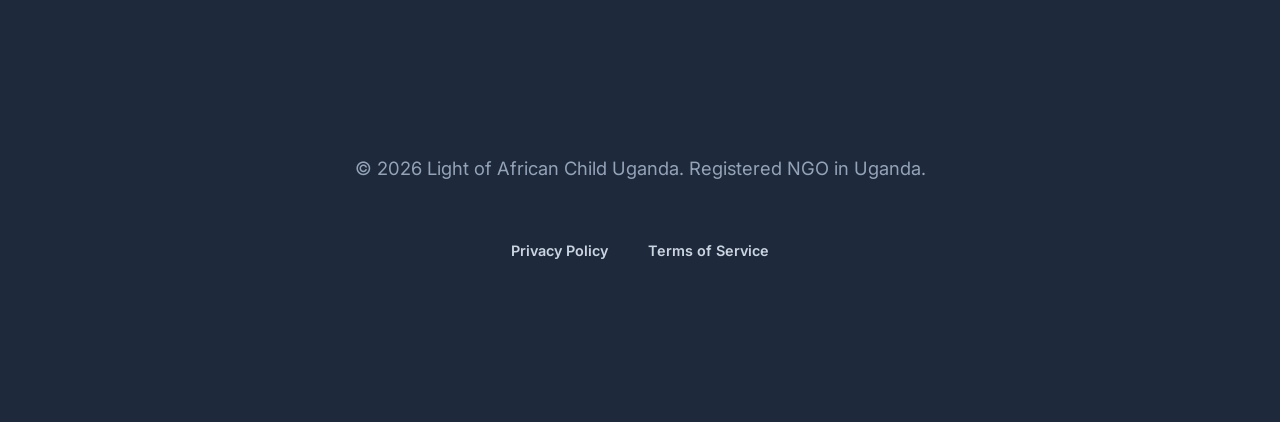
==== commit e4dc8e6b: "Add files via upload" ====
--- a/privacy-policy.html
+++ b/privacy-policy.html
@@ -62,7 +62,7 @@
         <span class="effective-date">Effective Date: January 1, 2026</span>
 
         <p>
-          Light of African Child Uganda ("we", "our", or "us") is committed to protecting the privacy of our supporters, volunteers, and website visitors. This Privacy Policy explains how we collect, use, and protect your information when you visit our website <a href="https://lightofafricachildug.org" style="color: var(--primary-color); text-decoration: underline;">https://lightofafricachildug.org</a>.
+          Light of African Child Uganda ("we", "our", or "us") is committed to protecting the privacy of our supporters, volunteers, and website visitors. This Privacy Policy explains how we collect, use, and protect your information when you visit our website <a href="https://lightofafricanchildug.org" style="color: var(--primary-color); text-decoration: underline;">https://lightofafricanchildug.org</a>.
         </p>
 
         <h2>1. Information We Collect</h2>
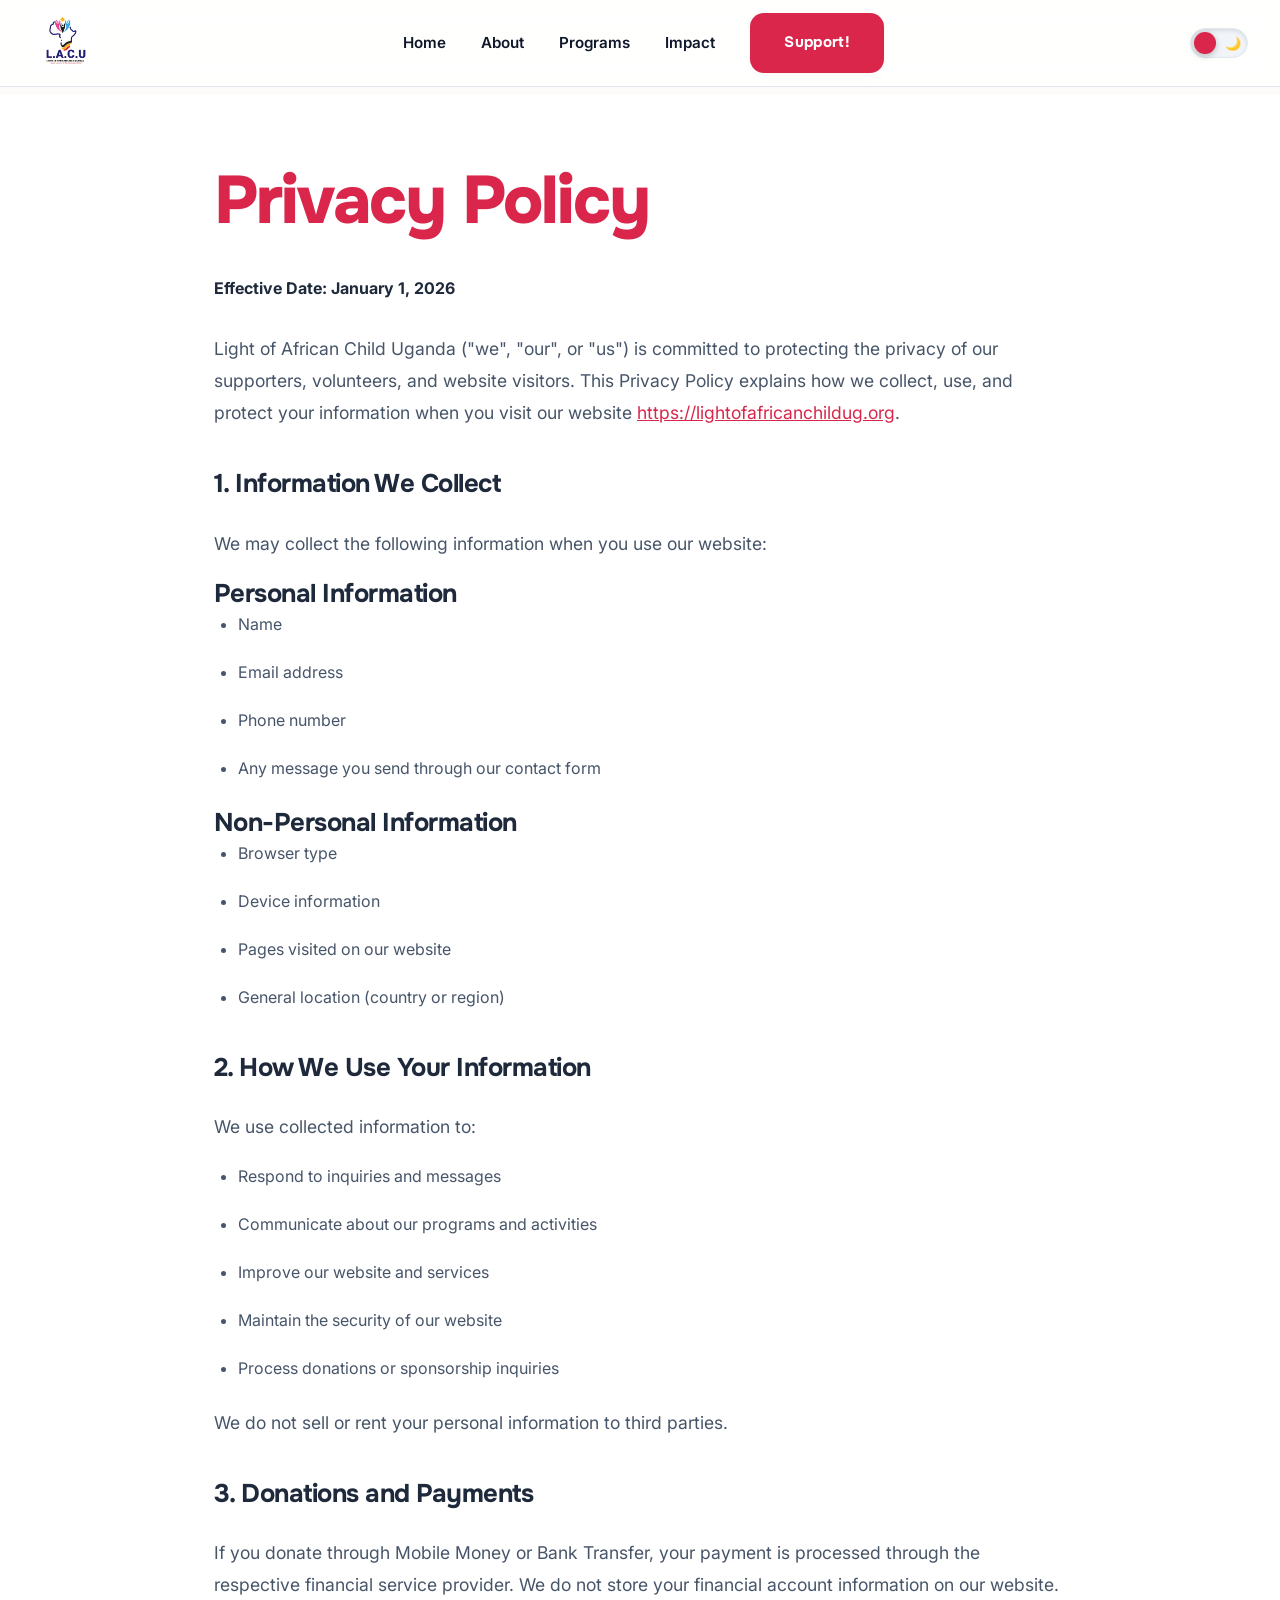
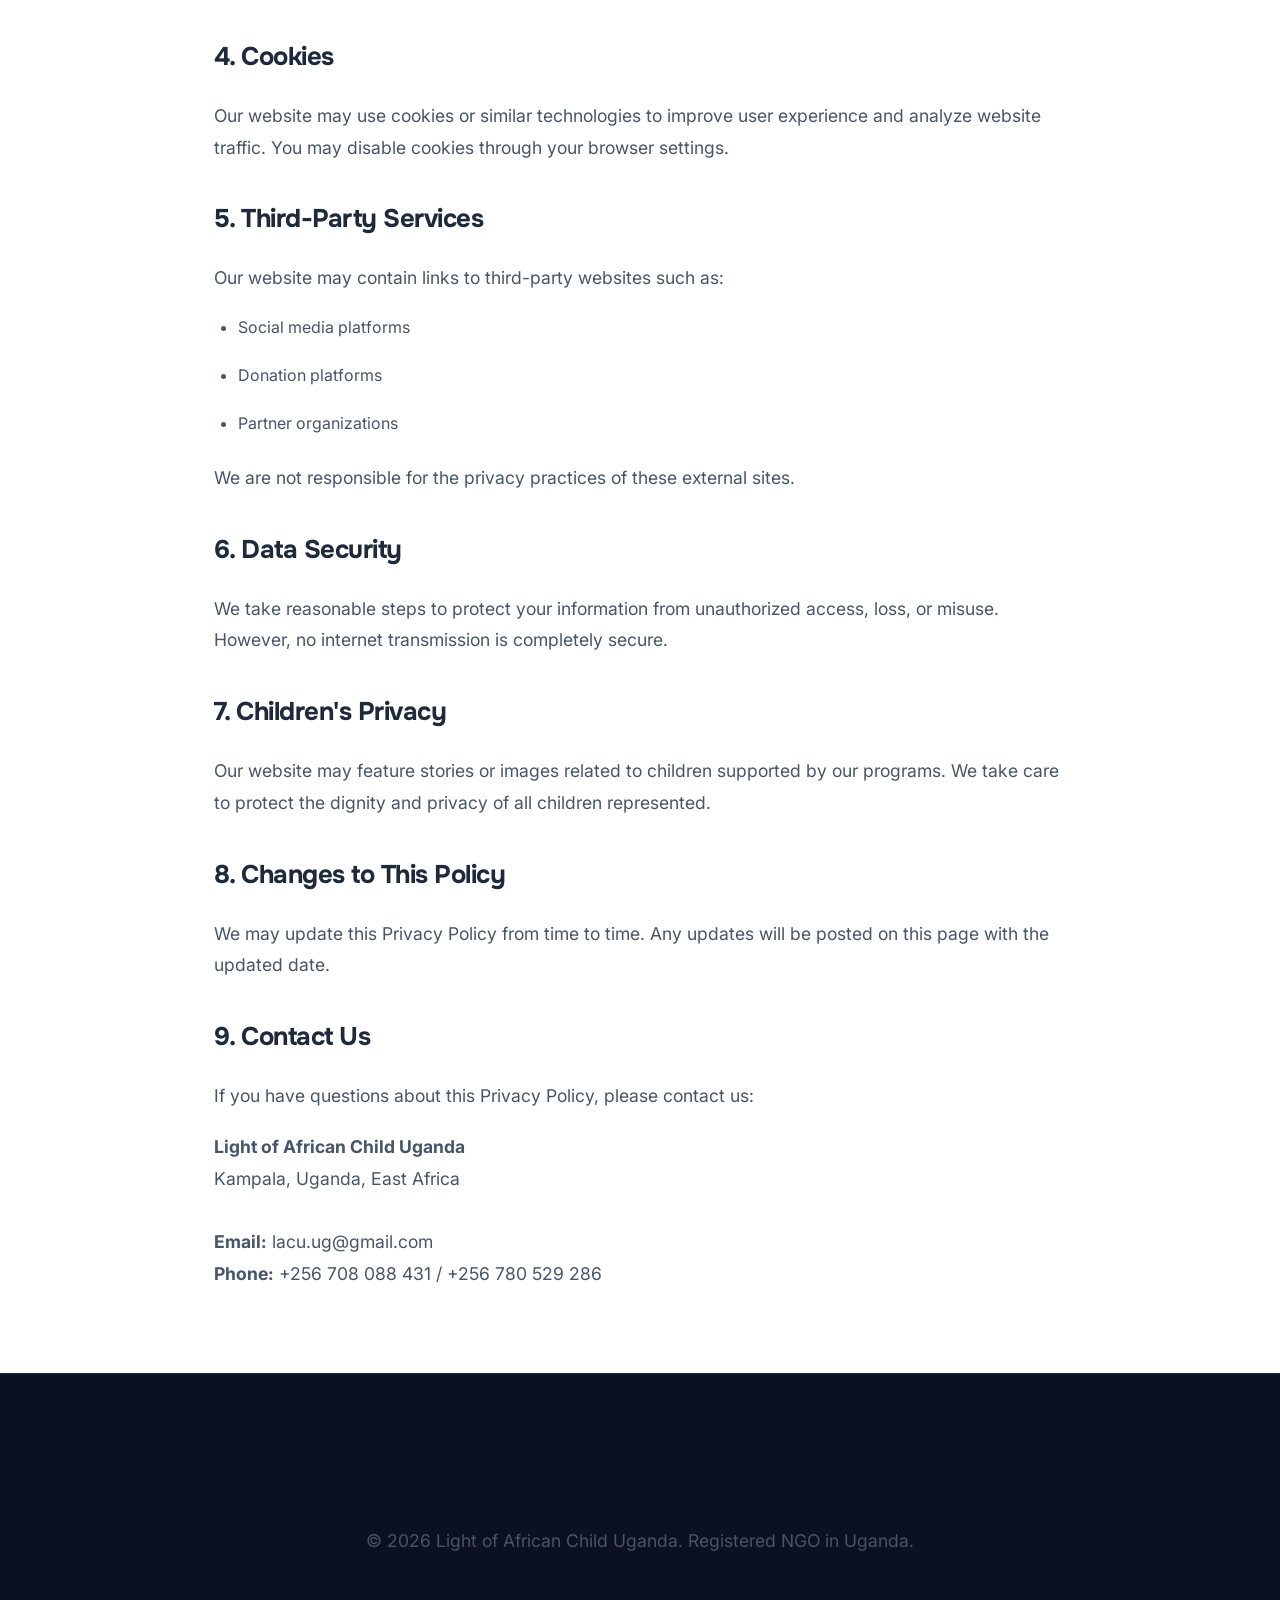
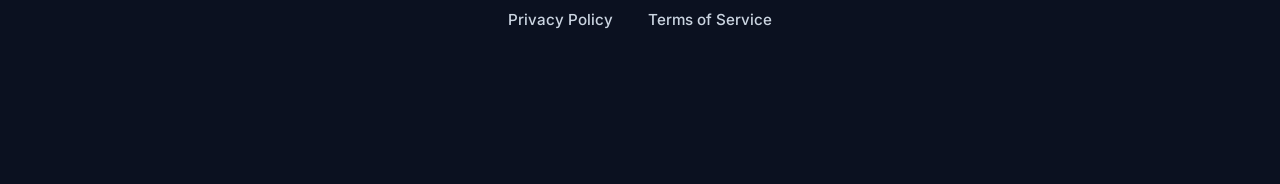
==== commit 1b1ccab3: "Enhance UI design, add sliding dark mode toggle, incorporate Optimistic Junior School Czech visit me" ====
--- a/privacy-policy.html
+++ b/privacy-policy.html
@@ -31,7 +31,7 @@
       <div class="navbar-content">
         <div class="logo">
           <a href="index.html#hero" aria-label="Light of African Child Uganda Home">
-            <img src="images/logo.PNG" alt="Light of African Child Uganda Logo" />
+            <img src="images/logo.webp" alt="Light of African Child Uganda Logo" />
           </a>
         </div>
 
@@ -42,6 +42,16 @@
           <a href="index.html#impact">Impact</a>
           <a href="index.html#donate" class="btn btn-primary">Support!</a>
         </nav>
+
+        <div class="nav-right-actions">
+          <label class="theme-switch" aria-label="Toggle dark mode" title="Toggle dark/light mode">
+            <input type="checkbox" id="theme-switch-checkbox" aria-label="Toggle dark mode">
+            <span class="slider">
+              <span class="sun-icon">☀️</span>
+              <span class="moon-icon">🌙</span>
+            </span>
+          </label>
+        </div>
 
         <button
           class="mobile-menu-btn"
--- a/css/style.css
+++ b/css/style.css
@@ -1,21 +1,91 @@
+/* ==========================================================================
+   Light of African Child Uganda — Modern Design System & Theme Engine
+   ========================================================================== */
+
 :root {
-  --primary-color: #e11d48; /* Brand Red */
-  --secondary-color: #1e293b; /* Slate Dark */
-  --accent-color: #e0f2fe; /* Light Azure Accent */
-  --highlight-yellow: #facc15; 
+  /* --- Light Palette (Warm Organic Non-Profit Aesthetics) --- */
+  --primary-color: #d9264a;
+  --primary-hover: #b81c3a;
+  --primary-light: rgba(217, 38, 74, 0.1);
+  --secondary-color: #1e293b;
+  --accent-amber: #f59e0b;
+  --accent-azure: #e0f2fe;
+  
+  --bg-azure: #f4f8fb;
+  --bg-primary: #fcfbf9;
+  --bg-card: #ffffff;
+  --bg-subtle: #f1f5f9;
+  --border-color: #e2e8f0;
+  
   --text-dark: #0f172a;
+  --text-muted: #475569;
   --text-light: #ffffff;
-  --bg-azure: #f0f9ff; /* Light Variant of Azure */
-  --bg-white: #ffffff;
-  --font-main: "Inter", sans-serif;
-  --font-heading: "Onest", sans-serif;
+  
+  --font-main: "Inter", -apple-system, BlinkMacSystemFont, "Segoe UI", Roboto, sans-serif;
+  --font-heading: "Onest", "Outfit", sans-serif;
+  
+  --shadow-sm: 0 2px 8px rgba(15, 23, 42, 0.04);
+  --shadow-md: 0 10px 25px -5px rgba(15, 23, 42, 0.07), 0 8px 10px -6px rgba(15, 23, 42, 0.04);
+  --shadow-lg: 0 20px 40px -15px rgba(15, 23, 42, 0.12);
+  --shadow-hover: 0 25px 50px -12px rgba(217, 38, 74, 0.2);
+  
+  --radius-sm: 8px;
+  --radius-md: 14px;
+  --radius-lg: 24px;
+  --radius-full: 9999px;
+  
+  --transition-fast: 0.2s cubic-bezier(0.16, 1, 0.3, 1);
+  --transition-normal: 0.35s cubic-bezier(0.16, 1, 0.3, 1);
   --focus-ring: 3px solid var(--primary-color);
 }
 
-/* --- Base & Accessibility --- */
+/* --- Dark Theme Variables --- */
+[data-theme="dark"] {
+  --primary-color: #f43f5e;
+  --primary-hover: #fb7185;
+  --primary-light: rgba(244, 63, 94, 0.15);
+  --secondary-color: #f8fafc;
+  --accent-azure: #1e293b;
+  
+  --bg-azure: #0f172a;
+  --bg-primary: #090d16;
+  --bg-card: #151d2a;
+  --bg-subtle: #1e293b;
+  --border-color: #2a3649;
+  
+  --text-dark: #f8fafc;
+  --text-muted: #94a3b8;
+  
+  --shadow-sm: 0 2px 8px rgba(0, 0, 0, 0.3);
+  --shadow-md: 0 10px 25px -5px rgba(0, 0, 0, 0.4);
+  --shadow-lg: 0 20px 40px -15px rgba(0, 0, 0, 0.6);
+}
+
+/* --- Reset & Base Settings --- */
+*, *::before, *::after {
+  margin: 0;
+  padding: 0;
+  box-sizing: border-box;
+}
+
 html {
   scroll-behavior: smooth;
   overflow-x: hidden;
+}
+
+body {
+  font-family: var(--font-main);
+  color: var(--text-dark);
+  background-color: var(--bg-primary);
+  line-height: 1.65;
+  overflow-x: hidden;
+  width: 100%;
+  padding-top: 95px;
+  transition: background-color var(--transition-normal), color var(--transition-normal);
+}
+
+@media (max-width: 768px) {
+  body { padding-top: 80px; }
 }
 
 img {
@@ -24,106 +94,184 @@
   display: block;
 }
 
-* {
-  margin: 0;
-  padding: 0;
-  box-sizing: border-box;
-}
-
-body {
-  font-family: var(--font-main);
-  color: var(--text-dark);
-  line-height: 1.6;
-  background-color: var(--bg-azure);
-  overflow-x: hidden;
+a {
+  text-decoration: none;
+  color: inherit;
+  transition: color var(--transition-fast);
+}
+
+button, input, textarea {
+  font-family: inherit;
+}
+
+/* --- Accessibility Skip Link --- */
+.skip-link {
+  position: absolute;
+  top: -100px;
+  left: 20px;
+  background: var(--primary-color);
+  color: white;
+  padding: 12px 24px;
+  z-index: 9999;
+  border-radius: var(--radius-sm);
+  font-weight: 700;
+  transition: top 0.2s ease;
+}
+.skip-link:focus {
+  top: 20px;
+}
+
+/* --- Typography & Headings --- */
+h1, h2, h3, h4 {
+  font-family: var(--font-heading);
+  color: var(--secondary-color);
+  font-weight: 700;
+  letter-spacing: -0.02em;
+  line-height: 1.25;
+}
+
+h1 {
+  font-size: clamp(2.4rem, 5.5vw, 4.2rem);
+  font-weight: 800;
+  letter-spacing: -0.03em;
+}
+
+h2 {
+  font-size: clamp(1.8rem, 3.8vw, 2.6rem);
+  text-align: center;
+  margin-bottom: 3rem;
+  position: relative;
+}
+
+h3 {
+  font-size: clamp(1.25rem, 2.2vw, 1.6rem);
+}
+
+p {
+  margin-bottom: 1.25rem;
+  font-size: 1.1rem;
+  color: var(--text-muted);
+}
+
+/* Heading Accent Decorator */
+.section-title {
+  display: inline-block;
   width: 100%;
-  padding-top: 110px;
+}
+.section-title::after {
+  content: '';
+  display: block;
+  width: 60px;
+  height: 4px;
+  background: linear-gradient(90deg, var(--primary-color), var(--accent-amber));
+  margin: 1rem auto 0;
+  border-radius: var(--radius-full);
+}
+
+/* --- Utility Classes & Alignment --- */
+.bg-azure { background-color: var(--bg-azure); }
+.bg-light { background-color: var(--bg-subtle); }
+.bg-white { background-color: var(--bg-card); }
+.bg-dark { background-color: #0f172a; color: #ffffff; }
+
+.text-center { text-align: center !important; }
+.text-left { text-align: left !important; }
+.mx-auto { margin-left: auto !important; margin-right: auto !important; }
+.max-w-md { max-width: 38rem; }
+.mb-2 { margin-bottom: 1.5rem !important; }
+.mb-3 { margin-bottom: 2rem !important; }
+.mt-2 { margin-top: 1.5rem !important; }
+.hidden { display: none !important; }
+
+.container {
+  max-width: 1320px;
+  margin: 0 auto;
+  padding: 5rem 1.5rem;
 }
 
 @media (max-width: 768px) {
-  body { padding-top: 90px; }
-}
-
-/* Background Utility Classes */
-.bg-light { background-color: var(--accent-color); }
-.bg-azure { background-color: var(--bg-azure); }
-.bg-white { background-color: var(--bg-white); }
-.bg-dark { background-color: var(--secondary-color); color: white; }
-
-.section-with-pattern {
-  position: relative;
-  background-image: radial-gradient(#cbd5e1 0.5px, transparent 0.5px);
-  background-size: 24px 24px;
-}
-
-/* --- Layout & Typography --- */
-.container {
-  max-width: 1800px;
-  margin: 0 auto;
-  padding: 5rem 4%;
-}
-
-@media (max-width: 768px) {
-  .container {
-    padding: 4rem 1.5rem;
-  }
-}
-
-h1, h2, h3 {
+  .container { padding: 3.5rem 1.25rem; }
+}
+
+.shadow { box-shadow: var(--shadow-md); }
+.rounded-img { border-radius: var(--radius-md); }
+
+/* --- Buttons --- */
+.btn {
+  display: inline-flex;
+  align-items: center;
+  justify-content: center;
+  gap: 0.6rem;
+  padding: 0.95rem 2rem;
   font-family: var(--font-heading);
+  font-weight: 700;
+  font-size: 0.95rem;
+  letter-spacing: 0.02em;
+  border-radius: var(--radius-md);
+  cursor: pointer;
+  text-align: center;
+  border: 2px solid transparent;
+  transition: all var(--transition-fast);
+  box-shadow: var(--shadow-sm);
+}
+
+.btn-primary {
+  background: var(--primary-color);
+  color: white;
+}
+.btn-primary:hover {
+  background: var(--primary-hover);
+  transform: translateY(-2px);
+  box-shadow: var(--shadow-hover);
+}
+
+.btn-outline {
+  border-color: var(--secondary-color);
+  color: var(--secondary-color);
+  background: transparent;
+}
+.btn-outline:hover {
+  background: var(--secondary-color);
+  color: white;
+  transform: translateY(-2px);
+}
+
+/* --- Badges & Taglines --- */
+.badge {
+  display: inline-flex;
+  align-items: center;
+  gap: 0.5rem;
+  padding: 0.4rem 1rem;
+  background: var(--primary-light);
+  color: var(--primary-color);
+  font-weight: 700;
+  font-size: 0.82rem;
   text-transform: uppercase;
-  font-weight: 800;
-  letter-spacing: -0.02em;
-  color: var(--secondary-color);
-  margin-bottom: 1.5rem;
-}
-
-h1 { font-size: clamp(2.5rem, 8vw, 4.5rem); line-height: 1.1; }
-h2 { font-size: clamp(1.8rem, 5vw, 2.5rem); text-align: center; margin-bottom: 3.5rem; }
-p { margin-bottom: 1.5rem; font-size: 1.15rem; }
-
-a { text-decoration: none; color: inherit; }
-
-/* --- Components --- */
-.btn {
-  display: inline-block;
-  padding: 1.1rem 2.2rem;
-  font-family: var(--font-heading);
-  text-transform: uppercase;
-  font-weight: 800;
-  font-size: 0.9rem;
   letter-spacing: 0.05em;
-  border-radius: 6px;
-  cursor: pointer;
-  text-align: center;
-  border: none;
-  transition: all 0.2s ease;
-}
-
-.btn-primary { background: var(--primary-color); color: white; }
-.btn-primary:hover { background: var(--secondary-color); transform: translateY(-2px); }
-
-.btn-outline { border: 2px solid var(--secondary-color); color: var(--secondary-color); }
-.btn-outline:hover { background: var(--secondary-color); color: white; }
-
-.shadow { box-shadow: 0 10px 25px rgba(0, 0, 0, 0.08); }
-.rounded-img { border-radius: 12px; }
-
-/* --- Navbar --- */
+  border-radius: var(--radius-full);
+  margin-bottom: 1rem;
+}
+
+/* --- Header Navigation & Theme Toggle --- */
 .navbar {
   display: flex;
   justify-content: center;
   align-items: center;
-  padding: 0.8rem 4%;
-  background: var(--bg-white);
-  border-bottom: 2px solid var(--secondary-color);
+  padding: 0.75rem 2rem;
+  background: rgba(255, 255, 255, 0.85);
+  backdrop-filter: blur(14px);
+  border-bottom: 1px solid var(--border-color);
   position: fixed;
   top: 0;
   left: 0;
   right: 0;
   width: 100%;
   z-index: 1000;
-  box-shadow: 0 4px 15px rgba(0,0,0,0.05);
+  transition: background-color var(--transition-normal), border-color var(--transition-normal);
+}
+
+[data-theme="dark"] .navbar {
+  background: rgba(15, 23, 42, 0.85);
 }
 
 .navbar-content {
@@ -131,503 +279,1238 @@
   justify-content: space-between;
   align-items: center;
   width: 100%;
-  max-width: 1800px;
-}
-
-.logo img { height: 85px; transition: transform 0.3s; }
-.nav-links { display: flex; gap: 2.5rem; align-items: center; font-weight: 700; text-transform: uppercase; font-size: 0.9rem; letter-spacing: 0.03em; }
-.nav-links a:hover { color: var(--primary-color); }
-
-.mobile-menu-btn { display: none; background: none; border: none; color: var(--secondary-color); cursor: pointer; }
-
-@media (max-width: 768px) {
+  max-width: 1320px;
+}
+
+.logo img {
+  height: 62px;
+  width: auto;
+  transition: transform var(--transition-fast);
+}
+.logo:hover img {
+  transform: scale(1.04);
+}
+
+.nav-right-actions {
+  display: flex;
+  align-items: center;
+  gap: 1.5rem;
+}
+
+.nav-links {
+  display: flex;
+  gap: 2.2rem;
+  align-items: center;
+  font-weight: 600;
+  font-size: 0.95rem;
+}
+.nav-links a:not(.btn):hover {
+  color: var(--primary-color);
+}
+
+/* --- Sliding Theme Toggle Switch --- */
+.theme-switch {
+  position: relative;
+  display: inline-block;
+  width: 58px;
+  height: 30px;
+  flex-shrink: 0;
+}
+
+.theme-switch input {
+  opacity: 0;
+  width: 0;
+  height: 0;
+}
+
+.slider {
+  position: absolute;
+  cursor: pointer;
+  top: 0; left: 0; right: 0; bottom: 0;
+  background-color: var(--bg-subtle);
+  border: 1px solid var(--border-color);
+  transition: background-color 0.35s ease, border-color 0.35s ease;
+  border-radius: 30px;
+  display: flex;
+  align-items: center;
+  justify-content: space-between;
+  padding: 0 6px;
+  box-shadow: inset 0 2px 4px rgba(0, 0, 0, 0.1);
+}
+
+.slider .sun-icon,
+.slider .moon-icon {
+  font-size: 13px;
+  user-select: none;
+  z-index: 1;
+  line-height: 1;
+  transition: opacity 0.3s ease;
+}
+
+.slider::before {
+  position: absolute;
+  content: "";
+  height: 22px;
+  width: 22px;
+  left: 3px;
+  bottom: 3px;
+  background-color: var(--primary-color);
+  transition: transform 0.35s cubic-bezier(0.16, 1, 0.3, 1), background-color 0.35s ease;
+  border-radius: 50%;
+  z-index: 2;
+  box-shadow: 0 2px 6px rgba(0, 0, 0, 0.25);
+}
+
+input:checked + .slider {
+  background-color: #1e293b;
+  border-color: #334155;
+}
+
+input:checked + .slider::before {
+  transform: translateX(28px);
+  background-color: #f43f5e;
+}
+
+.mobile-menu-btn {
+  display: none;
+  background: none;
+  border: none;
+  color: var(--secondary-color);
+  cursor: pointer;
+  padding: 0.4rem;
+}
+
+@media (max-width: 900px) {
   .nav-links {
-    position: absolute; top: 100%; left: 0; width: 100%;
-    background: white; flex-direction: column; padding: 2.5rem;
-    transform: translateY(-150%); transition: transform 0.3s;
-    border-bottom: 2px solid var(--secondary-color);
-    box-shadow: 0 10px 20px rgba(0,0,0,0.1);
+    position: fixed;
+    top: 80px;
+    left: 0;
+    width: 100%;
+    background: var(--bg-card);
+    flex-direction: column;
+    padding: 2.5rem 1.5rem;
+    transform: translateY(-150%);
+    transition: transform var(--transition-normal);
+    border-bottom: 1px solid var(--border-color);
+    box-shadow: var(--shadow-lg);
+    z-index: 999;
   }
   .nav-links.active { transform: translateY(0); }
   .mobile-menu-btn { display: block; }
 }
 
-/* --- Hero --- */
+/* --- Hero Section --- */
 .hero {
-  position: relative; text-align: center; padding: 14rem 1rem 12rem;
-  background: linear-gradient(rgba(0,0,0,0.65), rgba(0,0,0,0.65)), url("../images/activity-1.jpeg") center/cover no-repeat;
+  position: relative;
+  text-align: center;
+  padding: 8rem 1.5rem 6.5rem;
+  background: linear-gradient(135deg, rgba(15, 23, 42, 0.75), rgba(15, 23, 42, 0.85)), 
+              url("../images/activity-1.webp") center/cover no-repeat;
   color: white;
-}
-.hero-logo { max-width: 240px; margin: 0 auto 2.5rem; }
-.hero-content { max-width: 1100px; margin: 0 auto; }
-.hero h1 { color: white; margin-bottom: 2.5rem; }
-.hero p { color: #f1f5f9; font-size: 1.4rem; margin-bottom: 4rem; }
-.hero-actions { display: flex; gap: 1.5rem; justify-content: center; }
-.hero .btn-outline { border-color: white; color: white; }
-.hero .btn-outline:hover { background: white; color: var(--secondary-color); }
-
+  border-radius: 0 0 var(--radius-lg) var(--radius-lg);
+  overflow: hidden;
+}
+
+.hero-logo {
+  max-width: 180px;
+  margin: 0 auto 1.8rem;
+  filter: drop-shadow(0 4px 12px rgba(0,0,0,0.3));
+}
+
+.hero-content {
+  max-width: 920px;
+  margin: 0 auto;
+}
+
+.hero h1 {
+  color: white;
+  margin-bottom: 1.5rem;
+  text-shadow: 0 2px 10px rgba(0,0,0,0.4);
+}
+
+.hero p {
+  color: #e2e8f0;
+  font-size: 1.25rem;
+  max-width: 780px;
+  margin: 0 auto 3rem;
+  font-weight: 400;
+}
+
+.hero-actions {
+  display: flex;
+  gap: 1.25rem;
+  justify-content: center;
+  flex-wrap: wrap;
+}
+
+.hero .btn-outline {
+  border-color: rgba(255,255,255,0.7);
+  color: white;
+}
+.hero .btn-outline:hover {
+  background: white;
+  color: #0f172a;
+}
+
+/* Hero Impact Snapshot Glassmorphism */
 .impact-snapshot {
-  display: grid; grid-template-columns: repeat(auto-fit, minmax(160px, 1fr));
-  gap: 2rem; margin: 4rem auto 0; max-width: 1000px;
-  background: rgba(255, 255, 255, 0.1); padding: 2.5rem; border-radius: 16px;
-  backdrop-filter: blur(8px);
-}
-.snapshot-number { display: block; font-size: 2.8rem; font-weight: 800; color: var(--highlight-yellow); margin-bottom: 0.5rem; }
-.snapshot-label { color: white; text-transform: uppercase; font-size: 0.85rem; font-weight: 700; letter-spacing: 0.05em; }
-
-/* --- Donation Banner --- */
+  display: grid;
+  grid-template-columns: repeat(auto-fit, minmax(180px, 1fr));
+  gap: 1.5rem;
+  margin: 4rem auto 0;
+  max-width: 950px;
+  background: rgba(255, 255, 255, 0.12);
+  backdrop-filter: blur(16px);
+  -webkit-backdrop-filter: blur(16px);
+  border: 1px solid rgba(255, 255, 255, 0.2);
+  padding: 2.2rem;
+  border-radius: var(--radius-lg);
+  box-shadow: 0 15px 35px rgba(0,0,0,0.2);
+}
+
+.snapshot-item {
+  text-align: center;
+}
+
+.snapshot-number {
+  display: block;
+  font-size: 2.6rem;
+  font-weight: 800;
+  font-family: var(--font-heading);
+  color: var(--accent-amber);
+  line-height: 1.1;
+  margin-bottom: 0.3rem;
+}
+
+.snapshot-label {
+  color: #f1f5f9;
+  font-size: 0.85rem;
+  font-weight: 600;
+  text-transform: uppercase;
+  letter-spacing: 0.06em;
+}
+
+/* --- Donation Callout Banner --- */
 .donation-banner {
+  background: linear-gradient(135deg, var(--primary-color), #be123c);
+  color: white;
+  text-align: center;
+  padding: 3.5rem 1.5rem;
+  border-radius: var(--radius-md);
+  margin: -2.5rem auto 3rem;
+  max-width: 1200px;
+  box-shadow: var(--shadow-lg);
+  position: relative;
+  z-index: 10;
+}
+
+.donation-banner h2 {
+  color: white;
+  margin-bottom: 0.75rem;
+  font-size: clamp(1.6rem, 3vw, 2.2rem);
+}
+.donation-banner h2::after { display: none; }
+
+.donation-banner p {
+  color: rgba(255,255,255,0.9);
+  font-size: 1.15rem;
+  margin-bottom: 1.8rem;
+}
+
+.donation-banner .btn-primary {
+  background: white;
+  color: var(--primary-color);
+}
+.donation-banner .btn-primary:hover {
+  background: var(--secondary-color);
+  color: white;
+}
+
+/* --- About Section --- */
+.section-intro {
+  text-align: center;
+  max-width: 850px;
+  margin: 0 auto 3.5rem;
+}
+
+.tagline {
+  font-family: var(--font-heading);
+  font-weight: 600;
+  color: var(--primary-color);
+  font-size: 1.25rem;
+  margin-bottom: 1.5rem;
+}
+
+.about-story-grid {
+  display: grid;
+  grid-template-columns: 1.1fr 0.9fr;
+  gap: 3.5rem;
+  align-items: center;
+  margin-bottom: 4rem;
+}
+
+@media (max-width: 900px) {
+  .about-story-grid { grid-template-columns: 1fr; gap: 2.5rem; }
+}
+
+.story-content-box p {
+  line-height: 1.7;
+}
+
+.mission-vision-grid {
+  display: grid;
+  grid-template-columns: repeat(auto-fit, minmax(300px, 1fr));
+  gap: 2rem;
+  margin: 3.5rem 0;
+}
+
+.info-card {
+  background: var(--bg-card);
+  padding: 2.5rem;
+  border-radius: var(--radius-lg);
+  box-shadow: var(--shadow-md);
+  border: 1px solid var(--border-color);
+  transition: transform var(--transition-normal), box-shadow var(--transition-normal);
+}
+
+.info-card:hover {
+  transform: translateY(-6px);
+  box-shadow: var(--shadow-hover);
+}
+
+.mission-box, .vision-box {
+  border-top: 4px solid var(--primary-color);
+}
+
+/* Leadership Grid */
+.leadership-box { margin-top: 4rem; }
+.leadership-box h3 { text-align: center; margin-bottom: 2.5rem; }
+
+.leaders-grid {
+  display: grid;
+  grid-template-columns: repeat(auto-fit, minmax(260px, 1fr));
+  gap: 2rem;
+}
+
+.leader-item {
+  background: var(--bg-card);
+  padding: 2rem;
+  border-radius: var(--radius-md);
+  box-shadow: var(--shadow-sm);
+  border: 1px solid var(--border-color);
+  border-top: 4px solid var(--primary-color);
+  text-align: center;
+  transition: transform var(--transition-fast);
+}
+
+.leader-item:hover {
+  transform: translateY(-4px);
+}
+
+.leader-item strong {
+  font-size: 1.15rem;
+  color: var(--secondary-color);
+  display: block;
+  margin-bottom: 0.3rem;
+}
+
+.leader-item span.role {
+  color: var(--primary-color);
+  font-weight: 700;
+  font-size: 0.85rem;
+  text-transform: uppercase;
+  letter-spacing: 0.05em;
+  display: block;
+  margin-bottom: 0.5rem;
+}
+
+.leader-item span.country {
+  color: var(--text-muted);
+  font-size: 0.9rem;
+  display: inline-flex;
+  align-items: center;
+  justify-content: center;
+  gap: 8px;
+}
+
+.flag-icon {
+  width: 22px;
+  height: auto;
+  border-radius: 3px;
+  box-shadow: 0 1px 3px rgba(0,0,0,0.15);
+}
+
+/* --- Featured Video & Story --- */
+.story-flex {
+  display: grid;
+  grid-template-columns: 1fr 1fr;
+  gap: 3.5rem;
+  align-items: center;
+}
+
+@media (max-width: 900px) {
+  .story-flex { grid-template-columns: 1fr; gap: 2.5rem; }
+}
+
+.video-wrapper {
+  aspect-ratio: 16 / 9;
+  background: #000;
+  border-radius: var(--radius-md);
+  border: 3px solid var(--border-color);
+  overflow: hidden;
+  box-shadow: var(--shadow-lg);
+}
+
+.video-wrapper video {
+  width: 100%;
+  height: 100%;
+  object-fit: cover;
+}
+
+/* Story Image Sub-Grid */
+.story-image-grid {
+  display: flex;
+  flex-direction: column;
+  gap: 1.25rem;
+  width: 100%;
+}
+
+.story-image-grid img {
+  width: 100%;
+  height: 250px;
+  max-height: 260px;
+  object-fit: cover;
+  border-radius: var(--radius-md);
+  box-shadow: var(--shadow-md);
+  transition: transform var(--transition-fast), box-shadow var(--transition-fast);
+}
+
+.story-image-grid img:hover {
+  transform: translateY(-3px);
+  box-shadow: var(--shadow-lg);
+}
+
+/* --- Programs Grid --- */
+.process-grid {
+  display: grid;
+  grid-template-columns: repeat(auto-fit, minmax(320px, 1fr));
+  gap: 2.2rem;
+}
+
+.process-item {
+  background: var(--bg-card);
+  border-radius: var(--radius-lg);
+  overflow: hidden;
+  box-shadow: var(--shadow-md);
+  border: 1px solid var(--border-color);
+  cursor: pointer;
+  transition: all var(--transition-normal);
+  display: flex;
+  flex-direction: column;
+}
+
+.process-item:hover {
+  transform: translateY(-8px);
+  box-shadow: var(--shadow-hover);
+  border-color: var(--primary-color);
+}
+
+.process-image {
+  height: 220px;
+  overflow: hidden;
+  position: relative;
+}
+
+.process-image img {
+  width: 100%;
+  height: 100%;
+  object-fit: cover;
+  transition: transform 0.6s ease;
+}
+
+.process-item:hover .process-image img {
+  transform: scale(1.08);
+}
+
+.process-content {
+  padding: 2rem;
+  flex-grow: 1;
+  display: flex;
+  flex-direction: column;
+}
+
+.process-content h3 {
+  font-size: 1.35rem;
+  margin-bottom: 0.8rem;
+  text-align: left;
+}
+
+.program-features {
+  list-style: none;
+  font-size: 0.95rem;
+  color: var(--text-muted);
+  margin-top: 1.25rem;
+}
+
+.program-features li {
+  margin-bottom: 0.6rem;
+  display: flex;
+  align-items: flex-start;
+  gap: 0.75rem;
+}
+
+.program-features li::before {
+  content: '✓';
+  color: var(--primary-color);
+  font-weight: 900;
+}
+
+/* --- Gallery Section --- */
+.gallery-category { margin-bottom: 4rem; }
+.gallery-category h3 {
+  text-align: left;
+  color: var(--primary-color);
+  border-bottom: 2px solid var(--border-color);
+  padding-bottom: 0.75rem;
+  margin-bottom: 2rem;
+  font-size: 1.5rem;
+}
+
+.gallery-grid {
+  display: grid;
+  grid-template-columns: repeat(auto-fill, minmax(260px, 1fr));
+  gap: 1.5rem;
+}
+
+.gallery-item {
+  aspect-ratio: 4 / 3;
+  border-radius: var(--radius-md);
+  overflow: hidden;
+  cursor: pointer;
+  transition: all var(--transition-fast);
+  position: relative;
+  box-shadow: var(--shadow-sm);
+  border: 1px solid var(--border-color);
+}
+
+.gallery-item img {
+  width: 100%;
+  height: 100%;
+  object-fit: cover;
+  transition: transform 0.5s ease;
+}
+
+.gallery-item:hover {
+  transform: translateY(-5px);
+  box-shadow: var(--shadow-md);
+}
+
+.gallery-item:hover img {
+  transform: scale(1.08);
+}
+
+.video-grid {
+  display: grid;
+  grid-template-columns: repeat(auto-fit, minmax(300px, 1fr));
+  gap: 2rem;
+}
+
+.video-item {
+  display: flex;
+  flex-direction: column;
+  gap: 1rem;
+}
+
+.video-caption {
+  font-weight: 700;
+  font-size: 0.95rem;
+  text-align: center;
+  color: var(--secondary-color);
+}
+
+/* --- Participate Section --- */
+.participate-grid {
+  display: grid;
+  grid-template-columns: repeat(auto-fit, minmax(320px, 1fr));
+  gap: 2.2rem;
+}
+
+.participate-card {
+  background: var(--bg-card);
+  border-radius: var(--radius-lg);
+  overflow: hidden;
+  box-shadow: var(--shadow-md);
+  border: 1px solid var(--border-color);
+  display: flex;
+  flex-direction: column;
+  transition: transform var(--transition-normal), box-shadow var(--transition-normal);
+}
+
+.participate-card:hover {
+  transform: translateY(-8px);
+  box-shadow: var(--shadow-hover);
+}
+
+.participate-card-image {
+  height: 230px;
+  overflow: hidden;
+}
+
+.participate-card-image img {
+  width: 100%;
+  height: 100%;
+  object-fit: cover;
+}
+
+.participate-card h3 {
+  padding: 1.8rem 1.8rem 0.5rem;
+  text-align: left;
+}
+
+.participate-card p {
+  padding: 0 1.8rem 1.8rem;
+  color: var(--text-muted);
+  flex-grow: 1;
+}
+
+.card-link {
+  display: block;
+  padding: 1.25rem;
+  background: var(--bg-subtle);
+  text-align: center;
+  font-weight: 700;
+  font-size: 0.9rem;
+  border-top: 1px solid var(--border-color);
+  transition: background-color var(--transition-fast), color var(--transition-fast);
+}
+
+.participate-card:hover .card-link {
   background: var(--primary-color);
   color: white;
-  text-align: center;
-  padding: 3rem 1rem;
-}
-.donation-banner h2 { color: white; margin-bottom: 1rem; }
-.donation-banner p { font-size: 1.2rem; margin-bottom: 2rem; }
-.donation-banner .btn-primary { background: white; color: var(--primary-color); }
-.donation-banner .btn-primary:hover { background: var(--secondary-color); color: white; }
-
-/* --- Impact --- */
+}
+
+/* --- Donation Section & Payment Tabs --- */
+.donate-section {
+  padding: 6rem 0;
+}
+
+.donation-box {
+  max-width: 820px;
+  margin: 2.5rem auto 0;
+  background: var(--bg-card);
+  border-radius: var(--radius-lg);
+  box-shadow: var(--shadow-lg);
+  overflow: hidden;
+  border: 1px solid var(--border-color);
+}
+
+.payment-tabs {
+  display: flex;
+  background: var(--bg-subtle);
+  padding: 0.5rem;
+  gap: 0.5rem;
+}
+
+.tab-btn {
+  flex: 1;
+  padding: 1rem;
+  border: none;
+  border-radius: var(--radius-md);
+  font-weight: 700;
+  color: var(--text-muted);
+  cursor: pointer;
+  transition: all var(--transition-fast);
+  font-size: 0.9rem;
+}
+
+.tab-btn.active {
+  background: var(--bg-card);
+  color: var(--primary-color);
+  box-shadow: var(--shadow-sm);
+}
+
+.tab-panel {
+  padding: 3rem 2.5rem;
+}
+.tab-panel.hidden { display: none !important; }
+
+.momo-grid {
+  display: grid;
+  grid-template-columns: repeat(auto-fit, minmax(280px, 1fr));
+  gap: 1.8rem;
+}
+
+.momo-card {
+  background: var(--bg-card);
+  border: 2px solid var(--border-color);
+  border-radius: var(--radius-md);
+  padding: 1.8rem;
+  display: flex;
+  align-items: center;
+  transition: all var(--transition-fast);
+}
+
+.momo-card:hover {
+  border-color: var(--primary-color);
+  transform: translateY(-4px);
+}
+
+.momo-logo {
+  width: 60px;
+  height: 60px;
+  border-radius: var(--radius-md);
+  margin-right: 1.25rem;
+  display: flex;
+  align-items: center;
+  justify-content: center;
+  font-weight: 900;
+  font-size: 1.1rem;
+  color: white;
+  flex-shrink: 0;
+}
+
+.mtn .momo-logo { background: #ffcc00; color: #000; }
+.airtel .momo-logo { background: #ff0000; }
+
+.momo-info .momo-label {
+  font-size: 0.75rem;
+  text-transform: uppercase;
+  color: var(--text-muted);
+  font-weight: 700;
+  letter-spacing: 0.08em;
+}
+
+.momo-info .momo-name {
+  display: block;
+  font-size: 1.1rem;
+  font-weight: 700;
+  color: var(--secondary-color);
+  margin: 0.2rem 0;
+}
+
+.momo-info .momo-number {
+  font-size: 1.25rem;
+  color: var(--primary-color);
+  font-weight: 800;
+  font-family: var(--font-heading);
+}
+
+.bank-details-card {
+  background: var(--bg-subtle);
+  padding: 2.2rem;
+  border-radius: var(--radius-md);
+  border: 2px dashed var(--border-color);
+}
+
+.bank-row {
+  display: flex;
+  justify-content: space-between;
+  padding: 1.1rem 0;
+  border-bottom: 1px solid var(--border-color);
+}
+
+.bank-row:last-child { border-bottom: none; }
+.bank-label { color: var(--text-muted); font-weight: 700; font-size: 0.85rem; }
+.bank-value { color: var(--secondary-color); font-weight: 800; font-size: 1.05rem; }
+
+.copy-hint {
+  text-align: center;
+  color: var(--primary-color);
+  font-weight: 700;
+  margin-bottom: 1.5rem;
+  font-size: 0.85rem;
+  letter-spacing: 0.05em;
+}
+
+/* --- Contact Form & Information --- */
+.contact-wrapper {
+  display: grid;
+  grid-template-columns: 1fr 1fr;
+  gap: 3.5rem;
+  background: var(--bg-card);
+  padding: 3.5rem;
+  border-radius: var(--radius-lg);
+  box-shadow: var(--shadow-md);
+  border: 1px solid var(--border-color);
+  align-items: start;
+}
+
+@media (max-width: 950px) {
+  .contact-wrapper { grid-template-columns: 1fr; padding: 2rem 1.5rem; gap: 2.5rem; }
+}
+
+.contact-info {
+  display: flex;
+  flex-direction: column;
+  gap: 2rem;
+}
+
+.contact-method {
+  display: flex;
+  gap: 1.25rem;
+  align-items: flex-start;
+}
+
+.contact-icon {
+  width: 52px;
+  height: 52px;
+  background: var(--primary-light);
+  color: var(--primary-color);
+  border-radius: var(--radius-md);
+  display: flex;
+  align-items: center;
+  justify-content: center;
+  font-size: 1.5rem;
+  flex-shrink: 0;
+}
+
+.contact-method h3 {
+  margin-bottom: 0.3rem;
+  font-size: 1.15rem;
+  text-align: left;
+}
+
+.contact-method p {
+  margin-bottom: 0;
+  font-size: 1rem;
+}
+
+.social-links {
+  margin-top: 1rem;
+  padding-top: 1.5rem;
+  border-top: 1px solid var(--border-color);
+}
+
+.social-grid {
+  display: flex;
+  flex-wrap: wrap;
+  gap: 0.8rem;
+  margin-top: 1rem;
+}
+
+.social-item {
+  padding: 0.65rem 1.2rem;
+  background: var(--bg-subtle);
+  color: var(--text-dark);
+  border-radius: var(--radius-sm);
+  font-weight: 700;
+  font-size: 0.85rem;
+  transition: all var(--transition-fast);
+  border: 1px solid var(--border-color);
+}
+
+.social-item:hover {
+  background: var(--primary-color);
+  color: white;
+  border-color: var(--primary-color);
+  transform: translateY(-2px);
+}
+
+.contact-form {
+  background: var(--bg-subtle);
+  padding: 2.5rem;
+  border-radius: var(--radius-md);
+  border: 1px solid var(--border-color);
+}
+
+.contact-form h3 {
+  font-size: 1.5rem;
+  margin-bottom: 1.5rem;
+  text-align: left;
+}
+
+.form-group {
+  margin-bottom: 1.25rem;
+}
+
+.form-group label {
+  display: block;
+  font-weight: 700;
+  margin-bottom: 0.5rem;
+  font-size: 0.82rem;
+  color: var(--text-muted);
+  text-transform: uppercase;
+  letter-spacing: 0.04em;
+}
+
+.form-group input, .form-group textarea {
+  width: 100%;
+  padding: 0.9rem 1.1rem;
+  border: 1px solid var(--border-color);
+  border-radius: var(--radius-sm);
+  font-size: 1rem;
+  background: var(--bg-card);
+  color: var(--text-dark);
+  transition: border-color var(--transition-fast), box-shadow var(--transition-fast);
+}
+
+.form-group input:focus, .form-group textarea:focus {
+  outline: none;
+  border-color: var(--primary-color);
+  box-shadow: 0 0 0 3px var(--primary-light);
+}
+
+/* --- Lightbox & Program Modals --- */
+.lightbox, .program-modal {
+  position: fixed;
+  top: 0;
+  left: 0;
+  width: 100%;
+  height: 100%;
+  background: rgba(0, 0, 0, 0.88);
+  z-index: 3000;
+  display: none;
+  align-items: center;
+  justify-content: center;
+  padding: 2rem;
+  backdrop-filter: blur(8px);
+}
+
+.lightbox.active, .program-modal.active { display: flex; }
+
+.lightbox-content img {
+  max-width: 90vw;
+  max-height: 85vh;
+  object-fit: contain;
+  border-radius: var(--radius-md);
+  box-shadow: var(--shadow-lg);
+}
+
+.lightbox-close, .program-modal-close {
+  position: absolute;
+  top: 1.5rem;
+  right: 1.5rem;
+  color: white;
+  font-size: 2.8rem;
+  cursor: pointer;
+  line-height: 1;
+}
+
+.program-modal-content {
+  background: var(--bg-card);
+  color: var(--text-dark);
+  width: 100%;
+  max-width: 1050px;
+  max-height: 88vh;
+  border-radius: var(--radius-lg);
+  overflow-y: auto;
+  position: relative;
+  box-shadow: var(--shadow-lg);
+}
+
+.program-modal-grid {
+  display: grid;
+  grid-template-columns: 1fr 1.1fr;
+}
+
+@media (max-width: 900px) {
+  .program-modal-grid { grid-template-columns: 1fr; }
+}
+
+.program-modal-image img {
+  width: 100%;
+  height: 100%;
+  object-fit: cover;
+  min-height: 380px;
+}
+
+.program-modal-info {
+  padding: 3.5rem;
+}
+
+/* --- Scroll Reveal Animations --- */
+.reveal-on-scroll {
+  opacity: 0;
+  transform: translateY(30px);
+  transition: opacity 0.7s cubic-bezier(0.16, 1, 0.3, 1), transform 0.7s cubic-bezier(0.16, 1, 0.3, 1);
+}
+
+.reveal-on-scroll.revealed {
+  opacity: 1;
+  transform: translateY(0);
+}
+
+/* --- Footer --- */
+footer {
+  background: #0b1120;
+  color: #94a3b8;
+  padding: 4.5rem 1.5rem;
+  border-top: 1px solid #1e293b;
+}
+
+.footer-content {
+  display: flex;
+  flex-direction: column;
+  align-items: center;
+  gap: 2rem;
+  max-width: 1320px;
+  margin: 0 auto;
+}
+
+.footer-links {
+  display: flex;
+  gap: 2.2rem;
+  flex-wrap: wrap;
+  justify-content: center;
+}
+
+.footer-links a {
+  color: #cbd5e1;
+  font-weight: 500;
+  font-size: 0.95rem;
+}
+
+.footer-links a:hover {
+  color: var(--primary-color);
+}
+
+/* Responsive tweaks */
+@media (max-width: 600px) {
+  .momo-grid { grid-template-columns: 1fr; }
+  .bank-row { flex-direction: column; align-items: flex-start; gap: 0.3rem; }
+  .bank-value { word-break: break-all; }
+  .program-modal-info { padding: 2rem 1.25rem; }
+}
+
+/* --- Transparency & Reports --- */
+.transparency-summary {
+  max-width: 750px;
+  margin: 0 auto 3rem;
+  text-align: center;
+}
+
+.transparency-summary p {
+  font-size: 1.15rem;
+  color: var(--text-muted);
+}
+
+.transparency-grid {
+  display: grid;
+  grid-template-columns: repeat(auto-fit, minmax(320px, 1fr));
+  gap: 2.2rem;
+  max-width: 1050px;
+  margin: 0 auto;
+}
+
+.transparency-item {
+  background: var(--bg-card);
+  padding: 2.5rem;
+  border-radius: var(--radius-lg);
+  box-shadow: var(--shadow-md);
+  border: 1px solid var(--border-color);
+  text-align: center;
+  display: flex;
+  flex-direction: column;
+  align-items: center;
+  transition: transform var(--transition-normal), box-shadow var(--transition-normal);
+}
+
+.transparency-item:hover {
+  transform: translateY(-6px);
+  box-shadow: var(--shadow-hover);
+}
+
+.transparency-icon {
+  width: 64px;
+  height: 64px;
+  background: var(--primary-light);
+  color: var(--primary-color);
+  font-size: 2rem;
+  border-radius: var(--radius-md);
+  display: flex;
+  align-items: center;
+  justify-content: center;
+  margin: 0 auto 1.5rem;
+}
+
+.transparency-content h3 {
+  font-size: 1.35rem;
+  margin-bottom: 0.8rem;
+  text-align: center;
+  color: var(--secondary-color);
+}
+
+.transparency-content p {
+  text-align: center;
+  color: var(--text-muted);
+  font-size: 1.05rem;
+}
+
+.registration-list {
+  list-style: none;
+  margin-top: 1.2rem;
+  padding: 0;
+  display: flex;
+  flex-direction: column;
+  gap: 0.6rem;
+  width: 100%;
+}
+
+.registration-list li {
+  display: flex;
+  justify-content: space-between;
+  align-items: center;
+  padding: 0.6rem 1rem;
+  background: var(--bg-subtle);
+  border-radius: var(--radius-sm);
+  font-size: 0.95rem;
+  color: var(--text-dark);
+}
+
+/* --- Our Partners --- */
+.partners-grid {
+  display: flex;
+  flex-wrap: wrap;
+  justify-content: center;
+  align-items: center;
+  gap: 1.8rem;
+  max-width: 1000px;
+  margin: 0 auto;
+}
+
+.partner-logo {
+  background: var(--bg-card);
+  padding: 1.5rem 2rem;
+  border: 1px solid var(--border-color);
+  border-radius: var(--radius-md);
+  font-weight: 700;
+  color: var(--text-muted);
+  text-transform: uppercase;
+  font-size: 0.88rem;
+  letter-spacing: 0.05em;
+  min-width: 190px;
+  text-align: center;
+  box-shadow: var(--shadow-sm);
+  transition: all var(--transition-fast);
+}
+
+.partner-logo:hover {
+  border-color: var(--primary-color);
+  color: var(--primary-color);
+  transform: translateY(-4px);
+  box-shadow: var(--shadow-md);
+}
+
+/* --- What We Do --- */
+.wwd-grid {
+  display: grid;
+  grid-template-columns: repeat(auto-fit, minmax(300px, 1fr));
+  gap: 2.2rem;
+}
+
+.wwd-icon-container {
+  font-size: 2.8rem;
+  background: var(--primary-light);
+  color: var(--primary-color);
+  width: 80px;
+  height: 80px;
+  display: flex;
+  align-items: center;
+  justify-content: center;
+  border-radius: var(--radius-full);
+  margin: 0 auto 1.5rem;
+  box-shadow: var(--shadow-sm);
+}
+
+/* --- Impact Grid & Report --- */
 .impact-grid {
   display: grid;
-  grid-template-columns: repeat(auto-fit, minmax(200px, 1fr));
+  grid-template-columns: repeat(auto-fit, minmax(220px, 1fr));
   gap: 2rem;
-  margin-top: 3rem;
-}
-.impact-item { text-align: center; }
-.impact-number { display: block; font-size: 2.5rem; font-weight: 800; color: var(--primary-color); margin-bottom: 0.5rem; }
-.impact-item p { font-weight: 600; font-size: 1rem; color: var(--secondary-color); margin-bottom: 0; }
-
-/* --- Testimonials --- */
+}
+
+.impact-item {
+  text-align: center;
+  display: flex;
+  flex-direction: column;
+  align-items: center;
+  justify-content: center;
+  padding: 2.2rem 1.5rem;
+}
+
+.impact-number {
+  font-size: 2.8rem;
+  font-weight: 800;
+  font-family: var(--font-heading);
+  color: var(--primary-color);
+  line-height: 1.1;
+  margin-bottom: 0.5rem;
+}
+
+/* --- Testimonial / Community Voices --- */
 .testimonial {
-  max-width: 800px;
+  max-width: 820px;
   margin: 0 auto;
   text-align: center;
+  padding: 3rem 2.5rem;
+  border-left: 5px solid var(--primary-color);
+}
+
+.testimonial p {
+  font-size: 1.25rem;
   font-style: italic;
-  font-size: 1.2rem;
-  padding: 3rem;
-  border-left: 5px solid var(--primary-color);
-}
-.testimonial strong { display: block; margin-top: 1.5rem; font-style: normal; color: var(--primary-color); }
-
-/* --- Partners --- */
-.partners-grid {
-  display: grid;
-  grid-template-columns: repeat(auto-fit, minmax(150px, 1fr));
-  gap: 2rem;
-  align-items: center;
-  justify-items: center;
-}
-.partner-logo {
-  padding: 1.5rem;
-  border: 2px solid #f1f5f9;
-  border-radius: 12px;
+  color: var(--text-dark);
+  line-height: 1.7;
+}
+
+.testimonial strong {
+  display: block;
+  margin-top: 1.25rem;
+  font-style: normal;
+  color: var(--primary-color);
   font-weight: 700;
-  color: #94a3b8;
-  text-transform: uppercase;
-  font-size: 0.8rem;
-  width: 100%;
-  text-align: center;
-}
-
-/* --- Sponsor --- */
+  font-size: 1rem;
+}
+
+/* --- Sponsor a Child --- */
 .sponsor-features {
   display: flex;
   justify-content: center;
-  gap: 1.5rem;
+  align-items: center;
+  gap: 1.2rem;
   flex-wrap: wrap;
   font-weight: 700;
   color: var(--secondary-color);
-}
-.max-w-md { max-width: 28rem; }
-.mx-auto { margin-left: auto; margin-right: auto; }
-.mb-2 { margin-bottom: 1.5rem; }
-.mb-3 { margin-bottom: 2rem; }
-
-/* --- Newsletter --- */
+  font-size: 1.05rem;
+}
+
+.sponsor-features span {
+  background: var(--bg-card);
+  padding: 0.6rem 1.4rem;
+  border-radius: var(--radius-full);
+  border: 1px solid var(--border-color);
+  box-shadow: var(--shadow-sm);
+}
+
+/* --- Newsletter Form --- */
 .newsletter-form {
   display: flex;
-  max-width: 500px;
+  max-width: 560px;
   margin: 2rem auto 0;
-  gap: 1rem;
-}
-.newsletter-form input {
-  flex-grow: 1;
-  padding: 1rem;
-  border: 2px solid #e2e8f0;
-  border-radius: 8px;
-  outline: none;
-}
-.newsletter-form input:focus { border-color: var(--primary-color); }
+  gap: 0.8rem;
+}
+
+.newsletter-form input[type="email"] {
+  flex: 1;
+  padding: 0.95rem 1.25rem;
+  border: 1px solid var(--border-color);
+  border-radius: var(--radius-md);
+  font-size: 1rem;
+  background: var(--bg-card);
+  color: var(--text-dark);
+}
 
 @media (max-width: 600px) {
-  .newsletter-form { flex-direction: column; }
-}
-
-/* --- Map --- */
-.map-container {
-  border-radius: 20px;
-  overflow: hidden;
-  line-height: 0;
-}
-.mt-5 { margin-top: 3rem; }
-.text-center { text-align: center; }
-
-/* --- Transparency --- */
-.transparency-summary { margin-bottom: 3rem; max-width: 800px; margin-left: auto; margin-right: auto; }
-
-/* --- About --- */
-.section-intro { text-align: center; max-width: 1100px; margin: 0 auto 4.5rem; }
-.tagline { font-family: var(--font-heading); font-weight: 700; color: var(--primary-color); font-size: 1.2rem; font-style: italic; margin-bottom: 2rem; }
-
-.info-card {
-  background: white;
-  padding: 2.5rem;
-  border-radius: 16px;
-  box-shadow: 0 10px 30px rgba(0, 0, 0, 0.05);
-  border: 1px solid #f1f5f9;
-  transition: transform 0.3s ease, box-shadow 0.3s ease;
-}
-
-.info-card:hover {
-  transform: translateY(-5px);
-  box-shadow: 0 15px 35px rgba(0, 0, 0, 0.1);
-}
-
-.about-story-grid {
-  display: grid;
-  grid-template-columns: 1.2fr 1fr;
-  gap: 4rem;
-  align-items: center;
-  text-align: left;
-  margin-bottom: 5rem;
-}
-
-@media (max-width: 900px) {
-  .about-story-grid { grid-template-columns: 1fr; gap: 2.5rem; text-align: center; }
-}
-
-.mission-vision-grid { 
-  display: grid; 
-  grid-template-columns: repeat(auto-fit, minmax(300px, 1fr)); 
-  gap: 2rem; 
-  margin: 4rem 0; 
-}
-
-.mission-box, .vision-box {
-  border-top: 5px solid var(--primary-color);
-}
-
-/* --- Transparency --- */
-.transparency-grid {
-  display: grid;
-  grid-template-columns: repeat(auto-fit, minmax(300px, 1fr));
-  gap: 3rem;
-  margin-top: 2rem;
-}
-
-.transparency-item {
-  display: flex;
-  gap: 2rem;
-  align-items: flex-start;
-  background: white;
-  padding: 2.5rem;
-  border-radius: 20px;
-  box-shadow: 0 10px 30px rgba(0, 0, 0, 0.05);
-  border: 1px solid #f1f5f9;
-}
-
-.transparency-icon {
-  font-size: 2.5rem;
-  background: var(--accent-color);
-  width: 70px;
-  height: 70px;
-  display: flex;
-  align-items: center;
-  justify-content: center;
-  border-radius: 16px;
-  flex-shrink: 0;
-}
-
-.transparency-content h3 {
-  text-align: left;
-  margin-bottom: 1rem;
-  font-size: 1.4rem;
-}
-
-.registration-list {
-  list-style: none;
-  margin-top: 1.5rem;
-}
-
-.registration-list li {
-  margin-bottom: 0.5rem;
-  display: flex;
-  justify-content: space-between;
-  border-bottom: 1px solid #f1f5f9;
-  padding-bottom: 0.5rem;
-}
-
-@media (max-width: 768px) {
-  .transparency-item {
+  .newsletter-form {
     flex-direction: column;
-    text-align: center;
-    padding: 2rem;
   }
-  .transparency-icon {
-    margin: 0 auto 1.5rem;
-  }
-  .transparency-content h3 {
-    text-align: center;
-  }
-}
-
-.values-box {
-  margin-top: 3rem;
-  text-align: center;
-  border-left: 5px solid var(--primary-color);
-}
-
-.leadership-box { margin-top: 5rem; }
-.leadership-box h3 { text-align: center; margin-bottom: 3rem; }
-
-.leaders-grid { 
-  display: grid; 
-  grid-template-columns: repeat(auto-fit, minmax(280px, 1fr)); 
-  gap: 2.5rem; 
-}
-
-.leader-item { 
-  text-align: center;
-  border-top: 5px solid var(--primary-color);
-  display: flex;
-  flex-direction: column;
-  justify-content: center;
-  min-height: 200px;
-}
-
-.leader-info {
-  display: flex;
-  flex-direction: column;
-  gap: 0.3rem;
-}
-
-.leader-item strong { font-size: 1.2rem; color: var(--secondary-color); display: block; margin-bottom: 0.5rem; }
-.leader-item span.role { color: var(--primary-color); font-weight: 700; text-transform: uppercase; font-size: 0.8rem; letter-spacing: 0.05em; display: block; }
-.leader-item span.country { color: var(--text-color); font-size: 0.9rem; display: flex; align-items: center; justify-content: center; gap: 8px; margin-top: 0.5rem; font-weight: 500; }
-.flag-icon { width: 22px; height: auto; border-radius: 2px; box-shadow: 0 1px 3px rgba(0,0,0,0.1); border: 1px solid #e2e8f0; }
-
-/* --- Featured Story --- */
-.story-flex { display: flex; align-items: center; gap: 5rem; }
-@media (max-width: 900px) { .story-flex { flex-direction: column-reverse; gap: 3rem; } }
-.video-wrapper { aspect-ratio: 16 / 9; background: black; border-radius: 16px; border: 6px solid var(--secondary-color); overflow: hidden; box-shadow: 0 20px 40px rgba(0,0,0,0.2); }
-.video-wrapper video { width: 100%; height: 100%; object-fit: cover; }
-
-/* --- Programs --- */
-.process-grid { display: grid; grid-template-columns: repeat(auto-fit, minmax(320px, 1fr)); gap: 2.5rem; }
-.process-item {
-  background: white; border-radius: 12px; overflow: hidden; box-shadow: 0 4px 20px rgba(0,0,0,0.04);
-  cursor: pointer; transition: all 0.3s ease; display: flex; flex-direction: column; border: 1px solid #f1f5f9;
-}
-.process-item:hover { transform: translateY(-8px); border-bottom: 5px solid var(--primary-color); box-shadow: 0 20px 40px rgba(0,0,0,0.08); }
-.process-image { height: 220px; overflow: hidden; }
-.process-image img { width: 100%; height: 100%; object-fit: cover; transition: transform 0.5s; }
-.process-item:hover .process-image img { transform: scale(1.05); }
-.process-content { padding: 2rem; flex-grow: 1; }
-.process-content h3 { font-size: 1.3rem; margin-bottom: 1rem; text-align: left; }
-.program-features { list-style: none; font-size: 0.95rem; color: #64748b; margin-top: 1.5rem; }
-.program-features li { margin-bottom: 0.6rem; display: flex; align-items: flex-start; gap: 0.8rem; }
-.program-features li::before { content: '✓'; color: var(--primary-color); font-weight: 900; }
-
-/* --- Gallery --- */
-.gallery-category { margin-bottom: 5rem; }
-.gallery-category h3 { text-align: left; color: var(--primary-color); border-bottom: 3px solid #e2e8f0; padding-bottom: 0.8rem; margin-bottom: 2rem; font-size: 1.6rem; }
-.gallery-grid { display: grid; grid-template-columns: repeat(auto-fill, minmax(280px, 1fr)); gap: 1.5rem; }
-.gallery-item { aspect-ratio: 1 / 1; border: 5px solid var(--secondary-color); border-radius: 12px; overflow: hidden; cursor: pointer; transition: all 0.3s ease; position: relative; }
-.gallery-item img { width: 100%; height: 100%; object-fit: cover; transition: transform 0.5s; }
-.gallery-item:hover { transform: scale(1.02) translateY(-5px); box-shadow: 10px 10px 0 var(--primary-color); }
-.gallery-item:hover img { transform: scale(1.1); }
-
-.video-grid { display: grid; grid-template-columns: repeat(auto-fit, minmax(300px, 1fr)); gap: 2.5rem; }
-.video-item { display: flex; flex-direction: column; gap: 1.5rem; }
-.video-caption { font-weight: 800; text-transform: uppercase; font-size: 0.9rem; text-align: center; color: var(--secondary-color); }
-
-/* --- Participate --- */
-.participate-grid { display: grid; grid-template-columns: repeat(auto-fit, minmax(320px, 1fr)); gap: 3rem; }
-.participate-card { background: white; border-radius: 20px; overflow: hidden; box-shadow: 0 10px 30px rgba(0,0,0,0.05); display: flex; flex-direction: column; transition: transform 0.3s; }
-.participate-card:hover { transform: translateY(-10px); }
-.participate-card-image { height: 250px; overflow: hidden; }
-.participate-card-image img { width: 100%; height: 100%; object-fit: cover; }
-.participate-card h3 { padding: 2rem 2rem 0.5rem; text-align: left; }
-.participate-card p { padding: 0 2rem 2rem; color: #64748b; flex-grow: 1; }
-.card-link { display: block; padding: 1.5rem; background: #f8fafc; text-align: center; font-weight: 800; text-transform: uppercase; font-size: 0.85rem; border-top: 1px solid #f1f5f9; }
-.participate-card:hover .card-link { background: var(--primary-color); color: white; }
-
-/* --- Support/Donation --- */
-.donate-section { padding: 8rem 0; background-color: var(--bg-azure); color: var(--text-dark); }
-.donate-section .section-title { color: var(--secondary-color); }
-.donate-section .section-intro p { color: #64748b; font-size: 1.2rem; }
-
-.donation-box { max-width: 800px; margin: 3rem auto 0; background: white; border-radius: 20px; box-shadow: 0 20px 40px rgba(30, 41, 59, 0.1); overflow: hidden; border: 1px solid #e2e8f0; }
-.payment-tabs { display: flex; background: #f1f5f9; padding: 0.6rem; gap: 0.4rem; }
-.tab-btn { flex: 1; padding: 1rem; border: none; border-radius: 12px; font-weight: 800; text-transform: uppercase; color: #64748b; cursor: pointer; transition: 0.3s; font-size: 0.85rem; }
-.tab-btn.active { background: white; color: var(--primary-color); box-shadow: 0 4px 15px rgba(0,0,0,0.1); }
-
-.tab-panel { padding: 3rem 2.5rem; color: var(--text-dark); }
-.tab-panel.hidden { display: none !important; }
-
-@media (max-width: 768px) {
-  .tab-panel { padding: 2rem 1.2rem; }
-  .tab-btn { padding: 0.8rem 0.4rem; font-size: 0.7rem; }
-  .momo-grid { grid-template-columns: 1fr; gap: 1.2rem; }
-  .momo-card { padding: 1.25rem; border-radius: 16px; }
-  .momo-logo { width: 55px; height: 55px; margin-right: 1rem; font-size: 0.9rem; }
-  .momo-info .momo-name { font-size: 1.1rem; }
-  .momo-info .momo-number { font-size: 1.1rem; }
-  
-  .bank-details-card { padding: 1.5rem 1rem; }
-  .bank-row { flex-direction: column; align-items: flex-start; gap: 0.2rem; padding: 0.8rem 0; }
-  .bank-value { text-align: left; font-size: 1rem; word-break: break-all; }
-  .copy-hint { font-size: 0.75rem; margin-bottom: 1.5rem; }
-}
-
-.momo-grid { display: grid; grid-template-columns: repeat(auto-fit, minmax(280px, 1fr)); gap: 2rem; }
-.momo-card { background: #fff; border: 3px solid #f1f5f9; border-radius: 20px; padding: 1.8rem; display: flex; align-items: center; transition: 0.3s; }
-.momo-card:hover { border-color: var(--primary-color); transform: translateY(-5px); }
-.momo-logo { width: 65px; height: 65px; border-radius: 18px; margin-right: 1.5rem; display: flex; align-items: center; justify-content: center; font-weight: 900; font-size: 1.1rem; color: white; box-shadow: 0 10px 20px rgba(0,0,0,0.1); }
-.mtn .momo-logo { background: #ffcc00; color: black; }
-.airtel .momo-logo { background: #ff0000; }
-.momo-info .momo-label { font-size: 0.75rem; text-transform: uppercase; color: #94a3b8; font-weight: 800; letter-spacing: 0.1em; }
-.momo-info .momo-name { display: block; font-size: 1.1rem; font-weight: 700; color: var(--secondary-color); margin: 0.2rem 0; }
-.momo-info .momo-number { font-size: 1.3rem; color: var(--primary-color); font-weight: 900; font-family: var(--font-heading); }
-
-.bank-details-card { background: #f8fafc; padding: 2.5rem; border-radius: 20px; border: 2px dashed #cbd5e1; }
-.bank-row { display: flex; justify-content: space-between; padding: 1.2rem 0; border-bottom: 1px solid #e2e8f0; }
-.bank-row:last-child { border-bottom: none; }
-.bank-label { color: #64748b; font-weight: 800; text-transform: uppercase; font-size: 0.8rem; }
-.bank-value { color: var(--secondary-color); font-weight: 800; font-size: 1.1rem; }
-.copy-hint { text-align: center; color: var(--primary-color); font-weight: 800; margin-bottom: 2rem; text-transform: uppercase; display: block; letter-spacing: 0.1em; font-size: 0.85rem; }
-
-/* --- Contact --- */
-.contact-wrapper { 
-  display: grid; 
-  grid-template-columns: 1fr 1fr; 
-  gap: 4rem; 
-  background: white; 
-  padding: 4rem; 
-  border-radius: 24px; 
-  box-shadow: 0 20px 50px rgba(0,0,0,0.06);
-  align-items: start;
-}
-@media (max-width: 950px) { .contact-wrapper { grid-template-columns: 1fr; padding: 2.5rem; gap: 3.5rem; } }
-
-.contact-info { display: flex; flex-direction: column; gap: 2rem; }
-.contact-method { display: flex; gap: 1.5rem; align-items: flex-start; }
-.contact-icon { 
-  width: 55px; height: 55px; 
-  background: var(--bg-azure); 
-  border-radius: 16px; 
-  display: flex; align-items: center; justify-content: center; 
-  font-size: 1.6rem; flex-shrink: 0; 
-  border: 2px solid #e2e8f0; 
-}
-.contact-method h3 { margin-bottom: 0.3rem; font-size: 1.2rem; text-align: left; color: var(--secondary-color); }
-.contact-method p { margin-bottom: 0; color: #64748b; font-size: 1rem; line-height: 1.5; }
-
-.social-links { margin-top: 1.5rem; padding-top: 2rem; border-top: 2px solid #f1f5f9; }
-.social-grid { display: flex; flex-wrap: wrap; gap: 1rem; margin-top: 1rem; }
-.social-item { 
-  padding: 0.7rem 1.2rem; 
-  background: var(--secondary-color); 
-  color: white; 
-  border-radius: 8px; 
-  font-weight: 700; 
-  text-transform: uppercase; 
-  font-size: 0.8rem; 
-  transition: all 0.3s; 
-}
-.social-item:hover { background: var(--primary-color); transform: translateY(-3px); }
-
-.contact-form {
-  background: #f8fafc;
-  padding: 3rem;
-  border-radius: 20px;
-  border: 1px solid #f1f5f9;
-}
-.contact-form h3 { font-size: 1.6rem; margin-bottom: 2rem; text-align: left; color: var(--secondary-color); }
-.form-group { margin-bottom: 1.5rem; }
-.form-group label { display: block; font-weight: 700; margin-bottom: 0.6rem; font-size: 0.8rem; text-transform: uppercase; color: #64748b; }
-.form-group input, .form-group textarea { 
-  width: 100%; padding: 1rem; 
-  border: 2px solid #e2e8f0; 
-  border-radius: 10px; 
-  font-size: 1rem; 
-  background: white;
-  transition: all 0.3s; 
-}
-.form-group input:focus, .form-group textarea:focus { 
-  outline: none; border-color: var(--primary-color); 
-  box-shadow: 0 0 0 4px rgba(225, 29, 72, 0.05); 
-}
-
-/* --- Modals --- */
-.lightbox, .program-modal { position: fixed; top: 0; left: 0; width: 100%; height: 100%; background: rgba(0,0,0,0.92); z-index: 3000; display: none; align-items: center; justify-content: center; padding: 2rem; backdrop-filter: blur(5px); }
-.lightbox.active, .program-modal.active { display: flex; }
-.lightbox-content img { max-width: 90vw; max-height: 85vh; object-fit: contain; border: 6px solid white; border-radius: 8px; }
-.lightbox-close, .program-modal-close { position: absolute; top: 2rem; right: 2rem; color: white; font-size: 3.5rem; cursor: pointer; line-height: 1; }
-
-.program-modal-content { background: white; width: 100%; max-width: 1150px; max-height: 90vh; border-radius: 24px; overflow-y: auto; position: relative; }
-.program-modal-grid { display: grid; grid-template-columns: 1fr 1.2fr; }
-@media (max-width: 900px) { .program-modal-grid { grid-template-columns: 1fr; } }
-.program-modal-image img { width: 100%; height: 100%; object-fit: cover; min-height: 400px; }
-.program-modal-info { padding: 4.5rem; }
-.pm-tagline { color: var(--primary-color); font-weight: 800; text-transform: uppercase; margin-bottom: 2rem; }
-.pm-description h3 { border-bottom: 3px solid var(--accent-color); padding-bottom: 0.5rem; margin-top: 2.5rem; text-align: left; }
-#pm-impact { margin-top: 1.5rem; }
-#pm-impact li { background: var(--accent-color); padding: 1rem 1.5rem; margin-bottom: 0.8rem; border-radius: 10px; font-weight: 700; display: flex; align-items: center; gap: 1rem; }
-#pm-impact li::before { content: '✓'; color: var(--primary-color); }
-.pm-actions { margin-top: 3.5rem; }
-
-/* --- Footer --- */
-footer { background: var(--secondary-color); color: #94a3b8; padding: 5rem 0; border-top: 1px solid #334155; }
-.footer-content { display: flex; flex-direction: column; align-items: center; gap: 2rem; }
-.footer-links { display: flex; gap: 2.5rem; flex-wrap: wrap; justify-content: center; }
-.footer-links a { color: #cbd5e1; font-weight: 600; font-size: 0.9rem; }
-.footer-links a:hover { color: white; }
-
-/* --- Ultra-Small Screen Optimizations (e.g., 320px wide) --- */
-@media (max-width: 350px) {
-  .navbar { padding: 0.8rem 3%; }
-  .logo img { height: 60px; }
-  
-  h1 { font-size: 2rem !important; }
-  h2 { font-size: 1.5rem !important; margin-bottom: 2rem !important; }
-  
-  .hero { padding: 6rem 1rem 4rem; }
-  .hero p { font-size: 1.1rem; }
-  .hero-actions { flex-direction: column; gap: 1rem; }
-  .hero-actions .btn { width: 100%; }
-
-  .impact-snapshot { padding: 1.5rem 1rem; gap: 1.5rem; }
-  .snapshot-number { font-size: 2rem; }
-
-  .container { padding: 3rem 1rem; }
-  
-  .process-grid, .participate-grid, .gallery-grid, .video-grid {
-    gap: 1.5rem;
-  }
-
-  .donation-box { border-radius: 12px; }
-  .tab-panel { padding: 1.5rem 0.8rem; }
-  .momo-card { padding: 1rem 0.8rem; gap: 0.8rem; }
-  .momo-logo { width: 40px; height: 40px; margin-right: 0.5rem; }
-  .momo-info .momo-number { font-size: 1rem; }
-  
-  .bank-details-card { padding: 1rem 0.8rem; border-radius: 12px; }
-  
-  .contact-wrapper { padding: 1.5rem 1rem; border-radius: 16px; }
-  .contact-form { padding: 1.5rem 1rem; border-radius: 12px; }
-  
-  .program-modal-info { padding: 2rem 1.2rem; }
-  .lightbox-close, .program-modal-close { top: 1rem; right: 1rem; font-size: 2.5rem; }
-}
+}
+
+/* --- Story Image Box --- */
+.story-image-box img {
+  width: 100%;
+  max-height: 380px;
+  object-fit: cover;
+  border-radius: var(--radius-lg);
+  box-shadow: var(--shadow-md);
+}
